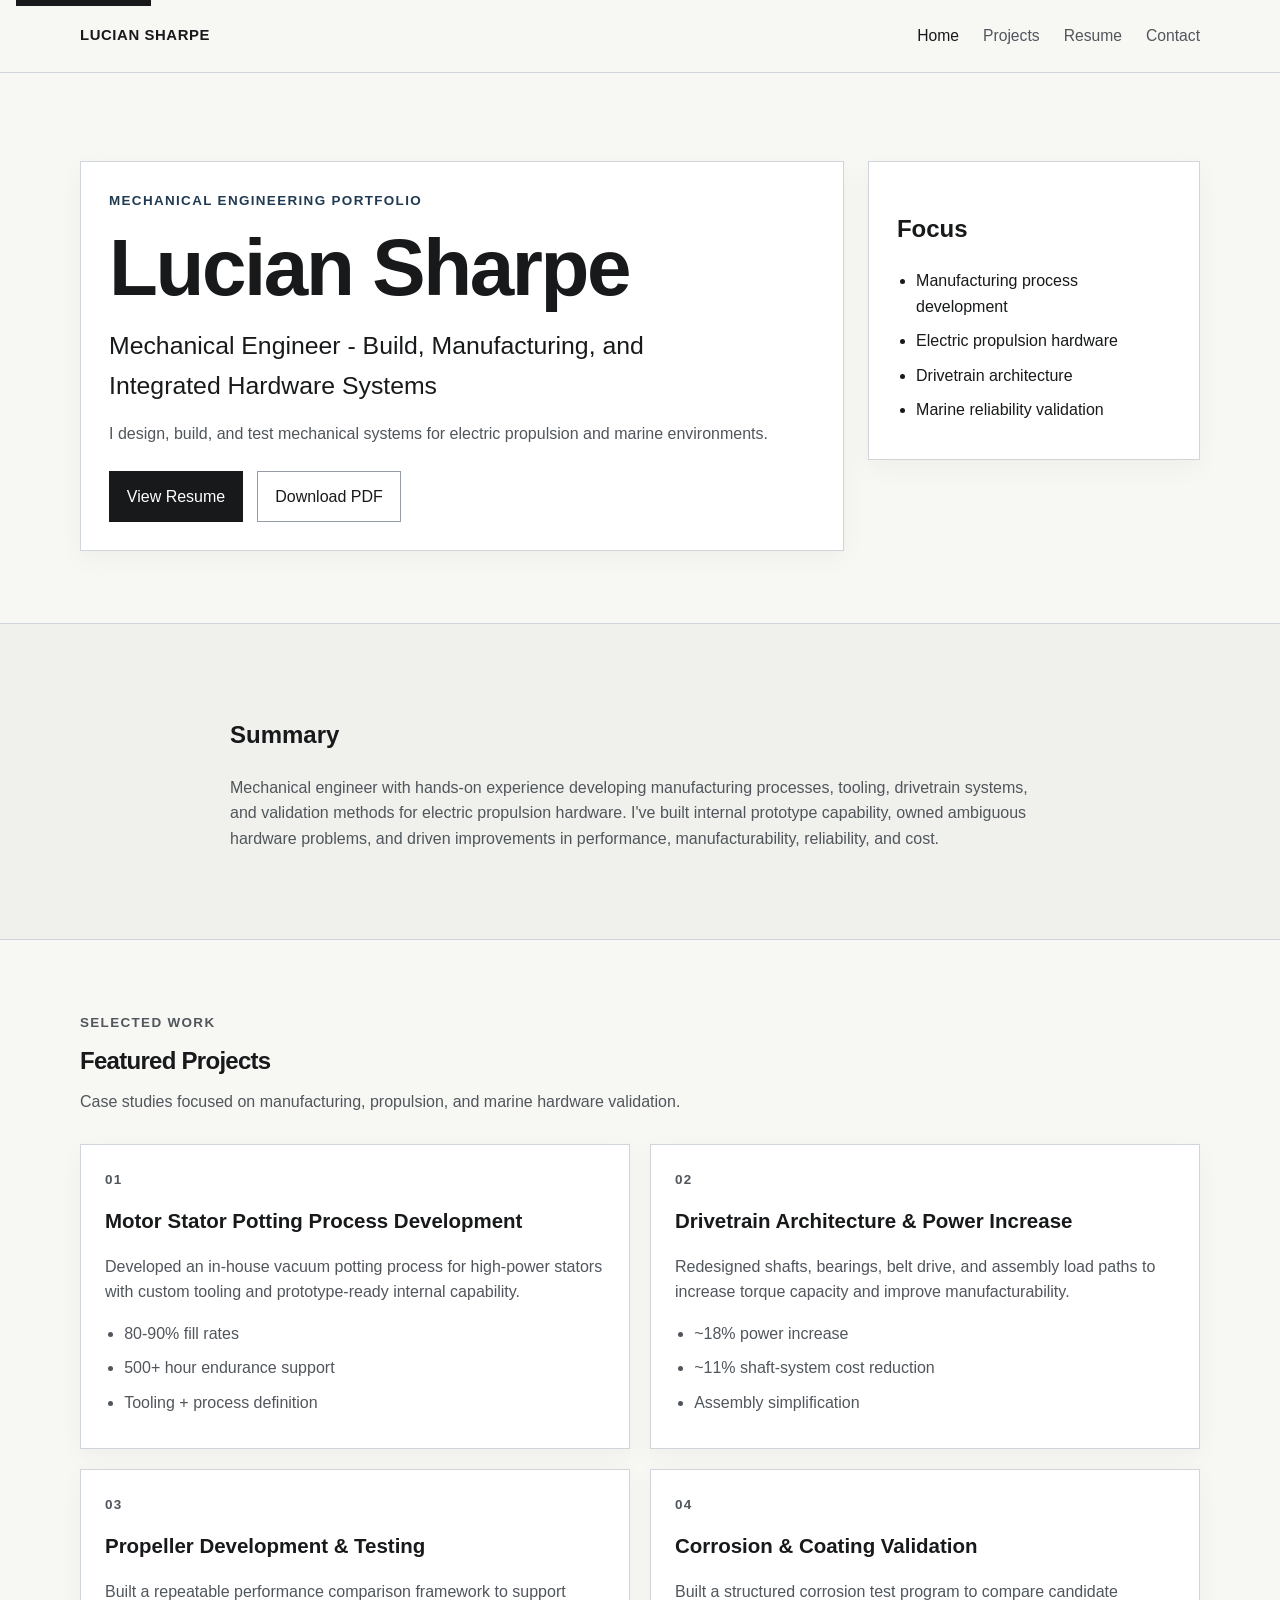
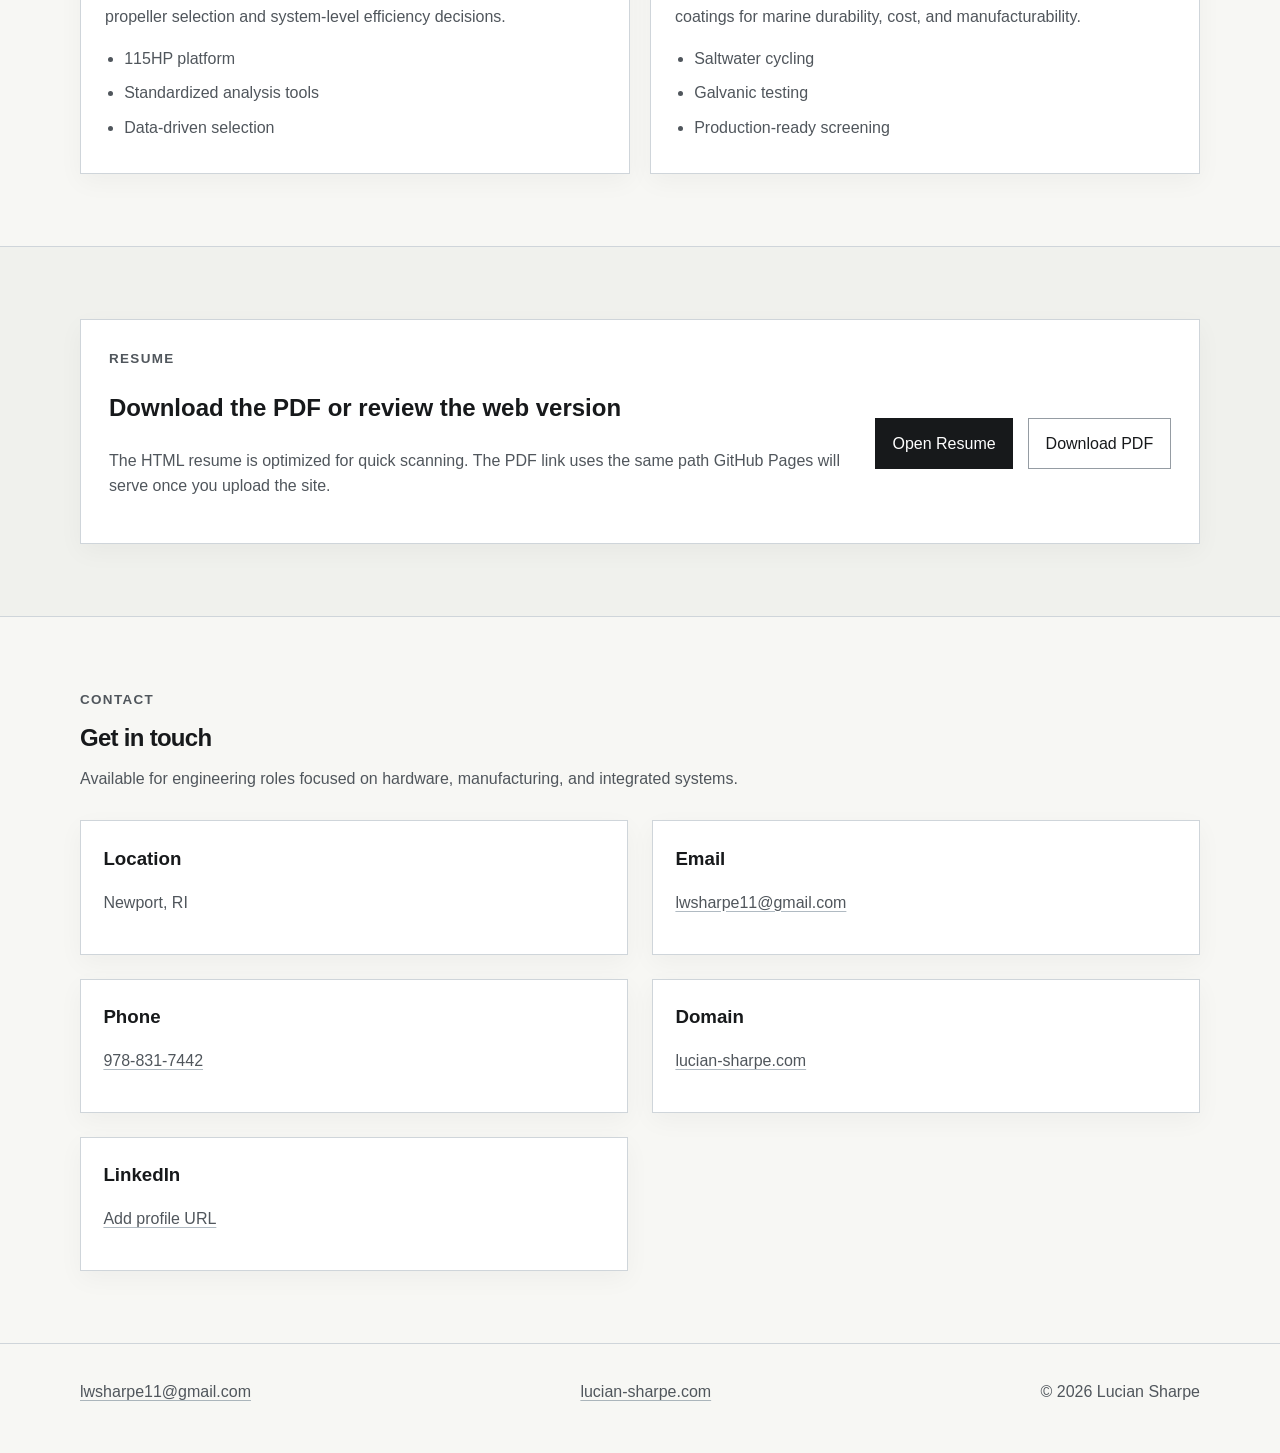
==== index.html @ 90723216 "adjusted project button and favicon" ====
<!DOCTYPE html>
<html lang="en">
<head>
  <meta charset="UTF-8">
  <meta name="viewport" content="width=device-width, initial-scale=1.0">
  <title>Lucian Sharpe | Mechanical Engineer</title>
  <meta name="description" content="Mechanical engineering portfolio focused on manufacturing, propulsion hardware, drivetrain systems, and marine validation work.">
  <link rel="icon" type="image/svg+xml" href="images/favicon-ls.svg">
  <link rel="stylesheet" href="styles/main.css">
  <script defer src="scripts/main.js"></script>
</head>
<body data-page="home">
  <a class="skip-link" href="#main">Skip to content</a>
  <header class="site-header">
    <div class="container header-inner">
      <a class="site-brand" href="index.html" aria-label="Lucian Sharpe home">Lucian Sharpe</a>
      <button class="nav-toggle" type="button" aria-expanded="false" aria-controls="site-nav">Menu</button>
      <nav class="site-nav" id="site-nav" aria-label="Primary">
        <a data-nav="home" href="index.html">Home</a>
        <a data-nav="projects" href="index.html#projects">Projects</a>
        <a data-nav="resume" href="resume.html">Resume</a>
        <a data-nav="contact" href="index.html#contact">Contact</a>
      </nav>
    </div>
  </header>

  <main id="main">
    <section class="hero section">
      <div class="container hero-grid">
        <div class="hero-copy">
          <p class="eyebrow">Mechanical Engineering Portfolio</p>
          <h1>Lucian Sharpe</h1>
          <p class="hero-headline">Mechanical Engineer - Build, Manufacturing, and Integrated Hardware Systems</p>
          <p class="hero-intro">I design, build, and test mechanical systems for electric propulsion and marine environments.</p>
          <div class="hero-actions">
            <a class="button button-primary" href="resume.html">View Resume</a>
            <a class="button button-secondary" href="assets/Lucian_Sharpe_Resume.pdf" download>Download PDF</a>
          </div>
        </div>
        <aside class="hero-panel" aria-label="Quick summary">
          <h2>Focus</h2>
          <ul class="compact-list">
            <li>Manufacturing process development</li>
            <li>Electric propulsion hardware</li>
            <li>Drivetrain architecture</li>
            <li>Marine reliability validation</li>
          </ul>
        </aside>
      </div>
    </section>

    <section class="section section-muted">
      <div class="container narrow">
        <h2>Summary</h2>
        <p class="lead">
          Mechanical engineer with hands-on experience developing manufacturing processes, tooling,
          drivetrain systems, and validation methods for electric propulsion hardware. I've built
          internal prototype capability, owned ambiguous hardware problems, and driven improvements
          in performance, manufacturability, reliability, and cost.
        </p>
      </div>
    </section>

    <section class="section" id="projects">
      <div class="container">
        <div class="section-heading">
          <p class="eyebrow">Selected Work</p>
          <h2>Featured Projects</h2>
          <p>Case studies focused on manufacturing, propulsion, and marine hardware validation.</p>
        </div>
        <div class="card-grid">
          <article class="project-card">
            <a class="project-card-link" href="projects/stator-potting.html" aria-label="View Motor Stator Potting Process Development case study">
              <p class="card-index">01</p>
              <h3>Motor Stator Potting Process Development</h3>
              <p>Developed an in-house vacuum potting process for high-power stators with custom tooling and prototype-ready internal capability.</p>
              <ul class="tag-list" aria-label="Project highlights">
                <li>80-90% fill rates</li>
                <li>500+ hour endurance support</li>
                <li>Tooling + process definition</li>
              </ul>
            </a>
          </article>

          <article class="project-card">
            <a class="project-card-link" href="projects/drivetrain.html" aria-label="View Drivetrain Architecture and Power Increase case study">
              <p class="card-index">02</p>
              <h3>Drivetrain Architecture &amp; Power Increase</h3>
              <p>Redesigned shafts, bearings, belt drive, and assembly load paths to increase torque capacity and improve manufacturability.</p>
              <ul class="tag-list" aria-label="Project highlights">
                <li>~18% power increase</li>
                <li>~11% shaft-system cost reduction</li>
                <li>Assembly simplification</li>
              </ul>
            </a>
          </article>

          <article class="project-card">
            <a class="project-card-link" href="projects/propeller.html" aria-label="View Propeller Development and Testing case study">
              <p class="card-index">03</p>
              <h3>Propeller Development &amp; Testing</h3>
              <p>Built a repeatable performance comparison framework to support propeller selection and system-level efficiency decisions.</p>
              <ul class="tag-list" aria-label="Project highlights">
                <li>115HP platform</li>
                <li>Standardized analysis tools</li>
                <li>Data-driven selection</li>
              </ul>
            </a>
          </article>

          <article class="project-card">
            <a class="project-card-link" href="projects/corrosion.html" aria-label="View Corrosion and Coating Validation case study">
              <p class="card-index">04</p>
              <h3>Corrosion &amp; Coating Validation</h3>
              <p>Built a structured corrosion test program to compare candidate coatings for marine durability, cost, and manufacturability.</p>
              <ul class="tag-list" aria-label="Project highlights">
                <li>Saltwater cycling</li>
                <li>Galvanic testing</li>
                <li>Production-ready screening</li>
              </ul>
            </a>
          </article>
        </div>
      </div>
    </section>

    <section class="section section-muted">
      <div class="container cta-panel">
        <div>
          <p class="eyebrow">Resume</p>
          <h2>Download the PDF or review the web version</h2>
          <p>The HTML resume is optimized for quick scanning. The PDF link uses the same path GitHub Pages will serve once you upload the site.</p>
        </div>
        <div class="cta-actions">
          <a class="button button-primary" href="resume.html">Open Resume</a>
          <a class="button button-secondary" href="assets/Lucian_Sharpe_Resume.pdf" download>Download PDF</a>
        </div>
      </div>
    </section>

    <section class="section" id="contact">
      <div class="container">
        <div class="section-heading">
          <p class="eyebrow">Contact</p>
          <h2>Get in touch</h2>
          <p>Available for engineering roles focused on hardware, manufacturing, and integrated systems.</p>
        </div>
        <div class="contact-grid">
          <div class="contact-item">
            <h3>Location</h3>
            <p>Newport, RI</p>
          </div>
          <div class="contact-item">
            <h3>Email</h3>
            <p><a href="mailto:lwsharpe11@gmail.com">lwsharpe11@gmail.com</a></p>
          </div>
          <div class="contact-item">
            <h3>Phone</h3>
            <p><a href="tel:+19788317442">978-831-7442</a></p>
          </div>
          <div class="contact-item">
            <h3>Domain</h3>
            <p><a href="https://lucian-sharpe.com">lucian-sharpe.com</a></p>
          </div>
          <div class="contact-item">
            <h3>LinkedIn</h3>
            <p><a href="#" aria-disabled="true">Add profile URL</a></p>
          </div>
        </div>
      </div>
    </section>
  </main>

  <footer class="site-footer">
    <div class="container footer-inner">
      <p><a href="mailto:lwsharpe11@gmail.com">lwsharpe11@gmail.com</a></p>
      <p><a href="https://lucian-sharpe.com">lucian-sharpe.com</a></p>
      <p>&copy; <span data-current-year></span> Lucian Sharpe</p>
    </div>
  </footer>
</body>
</html>
---- styles/main.css ----
:root {
  --bg: #f7f7f4;
  --surface: #ffffff;
  --surface-muted: #f0f1ed;
  --text: #17191b;
  --text-soft: #50565c;
  --border: #cfd5da;
  --border-strong: #959ca3;
  --accent: #1f3a52;
  --max-width: 1120px;
  --narrow-width: 820px;
  --shadow: 0 8px 24px rgba(23, 25, 27, 0.04);
}

*,
*::before,
*::after {
  box-sizing: border-box;
}

html {
  scroll-behavior: smooth;
}

body {
  margin: 0;
  min-width: 320px;
  background: var(--bg);
  color: var(--text);
  font-family: Inter, Arial, Helvetica, sans-serif;
  line-height: 1.6;
}

img {
  display: block;
  max-width: 100%;
}

a {
  color: inherit;
  text-decoration-color: rgba(31, 58, 82, 0.35);
  text-underline-offset: 0.18em;
}

a:hover,
a:focus-visible {
  text-decoration-color: currentColor;
}

button,
.button {
  font: inherit;
}

.skip-link {
  position: absolute;
  top: -40px;
  left: 1rem;
  z-index: 100;
  padding: 0.65rem 0.9rem;
  background: var(--text);
  color: #fff;
}

.skip-link:focus {
  top: 1rem;
}

.container {
  width: min(calc(100% - 2rem), var(--max-width));
  margin: 0 auto;
}

.narrow {
  width: min(calc(100% - 2rem), var(--narrow-width));
}

.section {
  padding: 4.5rem 0;
}

.section-muted {
  background: var(--surface-muted);
  border-top: 1px solid var(--border);
  border-bottom: 1px solid var(--border);
}

.site-header {
  position: sticky;
  top: 0;
  z-index: 50;
  background: rgba(247, 247, 244, 0.94);
  backdrop-filter: blur(10px);
  border-bottom: 1px solid var(--border);
}

.header-inner {
  display: flex;
  align-items: center;
  justify-content: space-between;
  gap: 1.5rem;
  min-height: 4.5rem;
}

.site-brand {
  font-weight: 700;
  letter-spacing: 0.04em;
  text-decoration: none;
  text-transform: uppercase;
  font-size: 0.93rem;
}

.site-nav {
  display: flex;
  align-items: center;
  gap: 1.5rem;
}

.site-nav a {
  color: var(--text-soft);
  text-decoration: none;
  font-size: 0.98rem;
}

.site-nav a.is-active,
.site-nav a:hover,
.site-nav a:focus-visible {
  color: var(--text);
}

.nav-toggle {
  display: none;
  padding: 0.5rem 0.8rem;
  border: 1px solid var(--border-strong);
  background: var(--surface);
  color: var(--text);
}

.hero {
  padding-top: 5.5rem;
}

.hero-grid,
.cta-panel,
.contact-grid,
.skill-groups {
  display: grid;
  gap: 1.5rem;
}

.hero-grid {
  grid-template-columns: 2.3fr 1fr;
  align-items: start;
}

.hero-copy,
.hero-panel,
.project-card,
.cta-panel,
.contact-item,
.resume-entry,
.skill-group,
.project-figure,
.note-section {
  background: var(--surface);
  border: 1px solid var(--border);
  box-shadow: var(--shadow);
}

.hero-copy,
.hero-panel,
.cta-panel,
.resume-entry,
.skill-group,
.project-figure,
.note-section {
  padding: 1.75rem;
}

.hero h1,
.page-header h1,
.section-heading h2 {
  margin: 0;
  letter-spacing: -0.03em;
  line-height: 1.05;
}

.hero h1 {
  font-size: clamp(2.7rem, 7vw, 5rem);
}

.page-header h1 {
  font-size: clamp(2.25rem, 5vw, 3.6rem);
}

.hero-headline {
  margin: 1rem 0 0;
  font-size: clamp(1.15rem, 2.5vw, 1.55rem);
  color: var(--text);
  max-width: 38rem;
}

.hero-intro,
.lead,
.section-heading p,
.project-card p,
.cta-panel p,
.contact-item p,
.resume-entry p,
.project-section p,
.skill-group p {
  color: var(--text-soft);
}

.eyebrow,
.card-index {
  margin: 0 0 0.9rem;
  font-size: 0.84rem;
  font-weight: 700;
  letter-spacing: 0.1em;
  text-transform: uppercase;
  color: var(--accent);
}

.hero-actions,
.cta-actions {
  display: flex;
  flex-wrap: wrap;
  gap: 0.9rem;
  margin-top: 1.5rem;
}

.button {
  display: inline-flex;
  align-items: center;
  justify-content: center;
  min-height: 2.85rem;
  padding: 0.75rem 1.05rem;
  border: 1px solid var(--border-strong);
  text-decoration: none;
  transition: background-color 160ms ease, color 160ms ease, border-color 160ms ease;
}

.button-primary {
  background: var(--text);
  border-color: var(--text);
  color: #fff;
}

.button-primary:hover,
.button-primary:focus-visible {
  background: #2d3135;
  border-color: #2d3135;
}

.button-secondary {
  background: var(--surface);
}

.button-secondary:hover,
.button-secondary:focus-visible {
  background: var(--surface-muted);
}

.compact-list,
.tag-list,
.resume-entry ul,
.project-section ul {
  margin: 1rem 0 0;
  padding-left: 1.2rem;
}

.compact-list li,
.tag-list li,
.resume-entry li,
.project-section li {
  margin-bottom: 0.55rem;
}

.section-heading {
  margin-bottom: 1.8rem;
}

.card-grid {
  display: grid;
  grid-template-columns: repeat(2, minmax(0, 1fr));
  gap: 1.25rem;
}

.project-card {
  padding: 0;
}

.project-card h3 {
  margin: 0 0 0.8rem;
  font-size: 1.28rem;
}

.project-card-link {
  display: block;
  height: 100%;
  padding: 1.5rem;
  text-decoration: none;
}

.project-card-link:hover,
.project-card-link:focus-visible {
  background: var(--surface-muted);
}

.project-card h3 a,
.project-card-link h3 {
  text-decoration: none;
}

.tag-list {
  color: var(--text-soft);
}

.cta-panel {
  grid-template-columns: 2fr auto;
  align-items: center;
}

.contact-grid {
  grid-template-columns: repeat(2, minmax(0, 1fr));
}

.contact-item {
  padding: 1.4rem;
}

.contact-item h3,
.resume-entry h3,
.skill-group h3,
.project-section h2 {
  margin-top: 0;
  margin-bottom: 0.5rem;
}

.page-header {
  margin-bottom: 2rem;
}

.resume-section + .resume-section,
.project-section + .project-section {
  margin-top: 1.35rem;
}

.resume-section h2 {
  margin-bottom: 1rem;
}

.resume-heading {
  display: flex;
  flex-wrap: wrap;
  justify-content: space-between;
  gap: 0.75rem;
  align-items: baseline;
}

.skill-groups {
  grid-template-columns: repeat(2, minmax(0, 1fr));
}

.project-figure img {
  width: 100%;
  border: 1px solid var(--border);
  background: #eef1f3;
}

.project-figure figcaption {
  padding-top: 0.9rem;
  color: var(--text-soft);
  font-size: 0.95rem;
}

.note-section {
  border-left: 4px solid var(--accent);
}

.site-footer {
  border-top: 1px solid var(--border);
  padding: 1.2rem 0 2rem;
}

.footer-inner {
  display: flex;
  flex-wrap: wrap;
  gap: 1rem 1.5rem;
  justify-content: space-between;
  color: var(--text-soft);
}

@media (max-width: 860px) {
  .hero-grid,
  .cta-panel,
  .card-grid,
  .contact-grid,
  .skill-groups {
    grid-template-columns: 1fr;
  }

  .header-inner {
    align-items: flex-start;
    padding: 1rem 0;
  }

  .nav-toggle {
    display: inline-flex;
  }

  .site-nav {
    position: absolute;
    left: 0;
    right: 0;
    top: 100%;
    display: none;
    flex-direction: column;
    align-items: flex-start;
    gap: 0;
    padding: 0.5rem 1rem 1rem;
    background: var(--bg);
    border-bottom: 1px solid var(--border);
  }

  .site-nav.is-open {
    display: flex;
  }

  .site-nav a {
    width: 100%;
    padding: 0.8rem 0;
    border-top: 1px solid var(--border);
  }
}

@media (max-width: 560px) {
  .section {
    padding: 3.5rem 0;
  }

  .hero {
    padding-top: 4.5rem;
  }

  .hero-copy,
  .hero-panel,
  .cta-panel,
  .resume-entry,
  .skill-group,
  .project-figure,
  .note-section {
    padding: 1.25rem;
  }
}
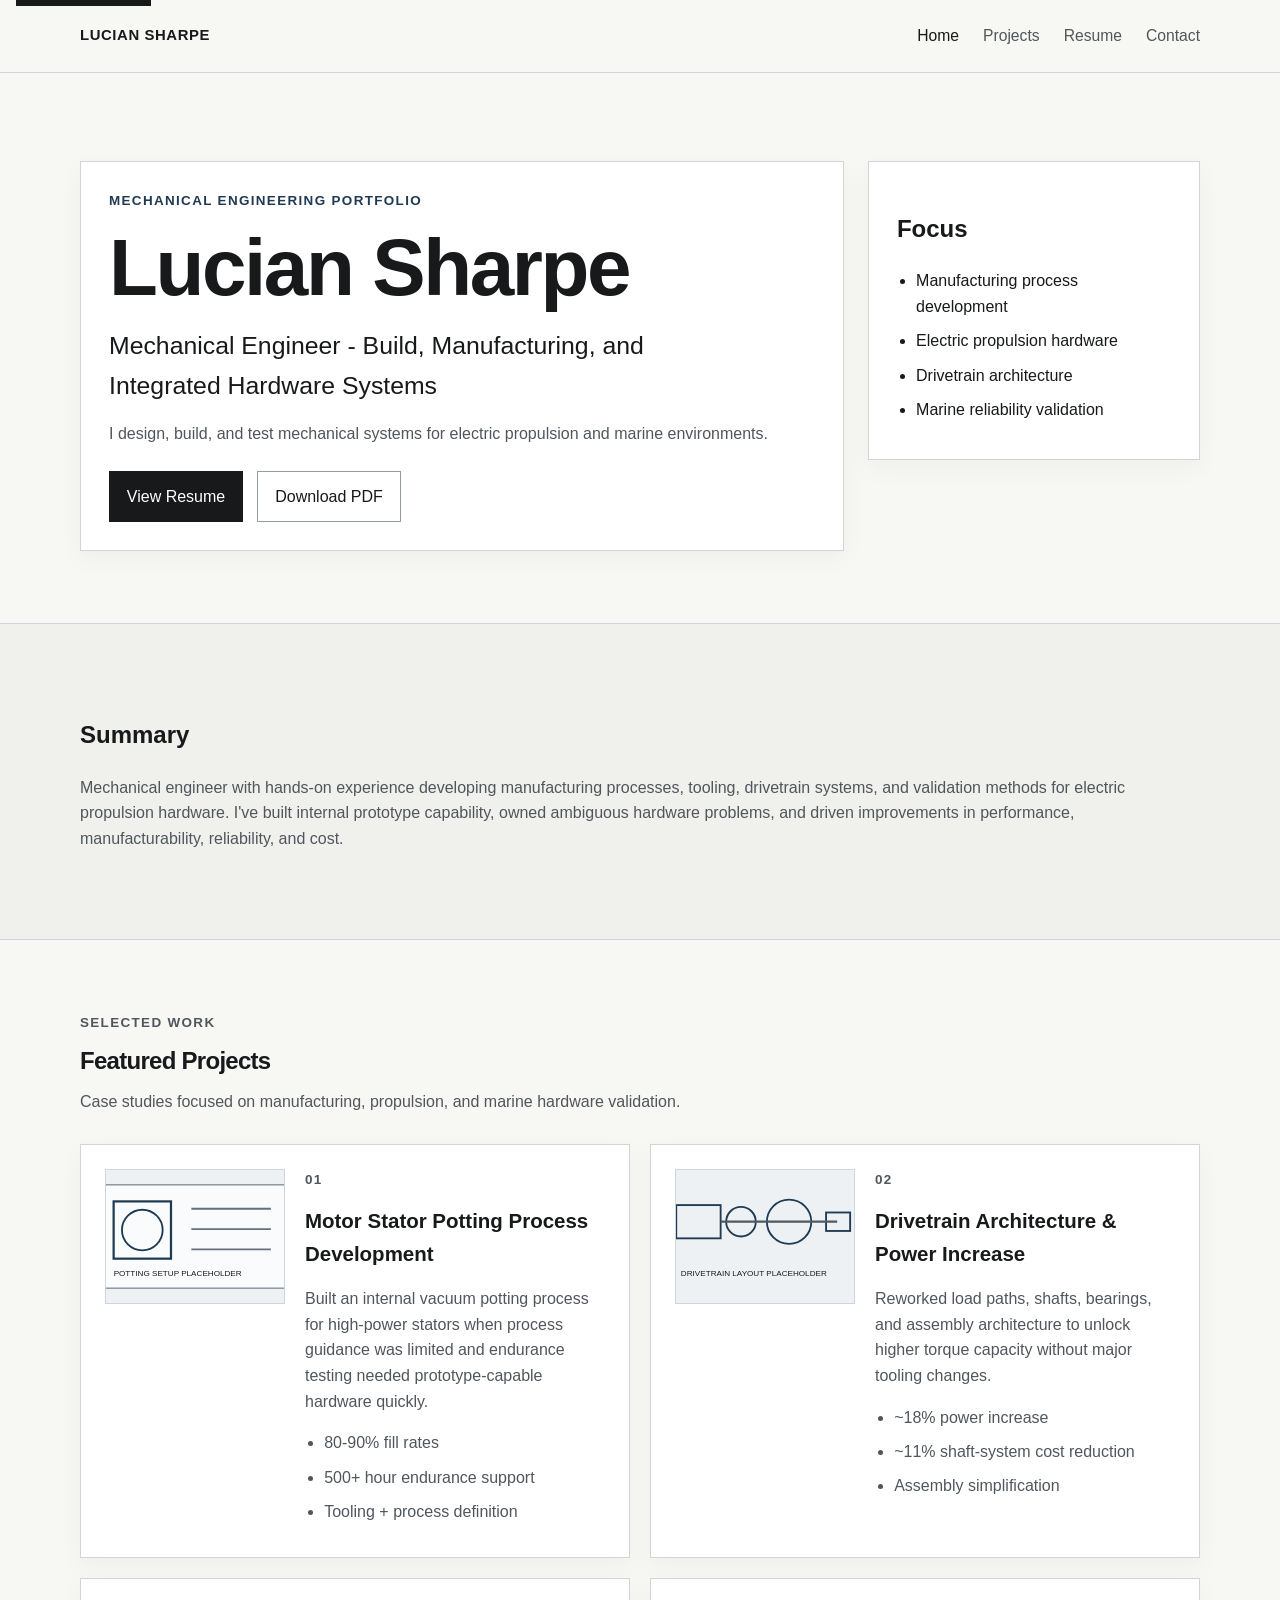
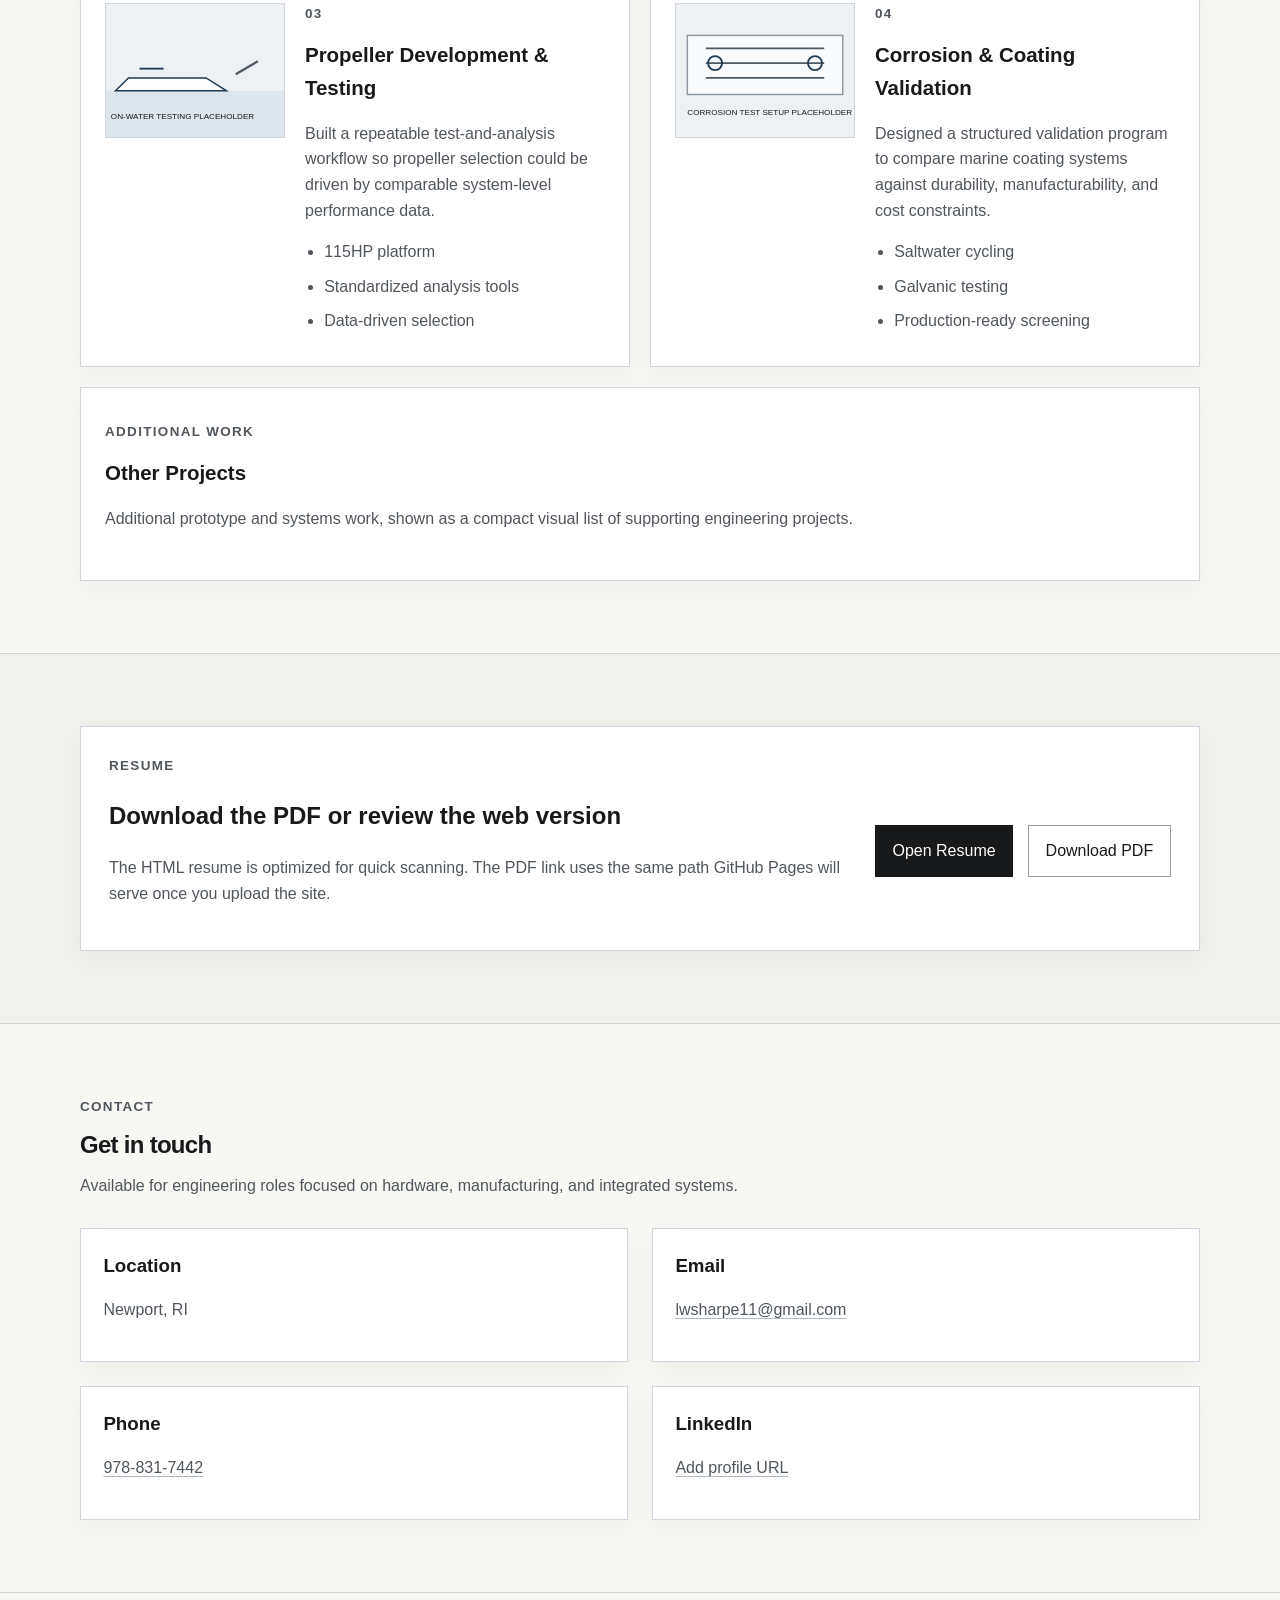
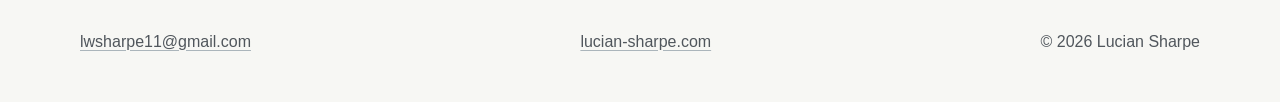
==== commit d3fa1a85: "more hcnages" ====
--- a/index.html
+++ b/index.html
@@ -50,7 +50,7 @@
     </section>
 
     <section class="section section-muted">
-      <div class="container narrow">
+      <div class="container">
         <h2>Summary</h2>
         <p class="lead">
           Mechanical engineer with hands-on experience developing manufacturing processes, tooling,
@@ -71,53 +71,83 @@
         <div class="card-grid">
           <article class="project-card">
             <a class="project-card-link" href="projects/stator-potting.html" aria-label="View Motor Stator Potting Process Development case study">
-              <p class="card-index">01</p>
-              <h3>Motor Stator Potting Process Development</h3>
-              <p>Developed an in-house vacuum potting process for high-power stators with custom tooling and prototype-ready internal capability.</p>
-              <ul class="tag-list" aria-label="Project highlights">
-                <li>80-90% fill rates</li>
-                <li>500+ hour endurance support</li>
-                <li>Tooling + process definition</li>
-              </ul>
+              <figure class="project-card-media">
+                <img src="images/stator-potting-setup-placeholder.svg" alt="Placeholder image for motor stator potting process development">
+              </figure>
+              <div class="project-card-body">
+                <p class="card-index">01</p>
+                <h3>Motor Stator Potting Process Development</h3>
+                <p>Built an internal vacuum potting process for high-power stators when process guidance was limited and endurance testing needed prototype-capable hardware quickly.</p>
+                <ul class="tag-list" aria-label="Project highlights">
+                  <li>80-90% fill rates</li>
+                  <li>500+ hour endurance support</li>
+                  <li>Tooling + process definition</li>
+                </ul>
+              </div>
             </a>
           </article>
 
           <article class="project-card">
             <a class="project-card-link" href="projects/drivetrain.html" aria-label="View Drivetrain Architecture and Power Increase case study">
-              <p class="card-index">02</p>
-              <h3>Drivetrain Architecture &amp; Power Increase</h3>
-              <p>Redesigned shafts, bearings, belt drive, and assembly load paths to increase torque capacity and improve manufacturability.</p>
-              <ul class="tag-list" aria-label="Project highlights">
-                <li>~18% power increase</li>
-                <li>~11% shaft-system cost reduction</li>
-                <li>Assembly simplification</li>
-              </ul>
+              <figure class="project-card-media">
+                <img src="images/drivetrain-layout-placeholder.svg" alt="Placeholder image for drivetrain architecture and power increase">
+              </figure>
+              <div class="project-card-body">
+                <p class="card-index">02</p>
+                <h3>Drivetrain Architecture &amp; Power Increase</h3>
+                <p>Reworked load paths, shafts, bearings, and assembly architecture to unlock higher torque capacity without major tooling changes.</p>
+                <ul class="tag-list" aria-label="Project highlights">
+                  <li>~18% power increase</li>
+                  <li>~11% shaft-system cost reduction</li>
+                  <li>Assembly simplification</li>
+                </ul>
+              </div>
             </a>
           </article>
 
           <article class="project-card">
             <a class="project-card-link" href="projects/propeller.html" aria-label="View Propeller Development and Testing case study">
-              <p class="card-index">03</p>
-              <h3>Propeller Development &amp; Testing</h3>
-              <p>Built a repeatable performance comparison framework to support propeller selection and system-level efficiency decisions.</p>
-              <ul class="tag-list" aria-label="Project highlights">
-                <li>115HP platform</li>
-                <li>Standardized analysis tools</li>
-                <li>Data-driven selection</li>
-              </ul>
+              <figure class="project-card-media">
+                <img src="images/on-water-testing-placeholder.svg" alt="Placeholder image for propeller development and testing">
+              </figure>
+              <div class="project-card-body">
+                <p class="card-index">03</p>
+                <h3>Propeller Development &amp; Testing</h3>
+                <p>Built a repeatable test-and-analysis workflow so propeller selection could be driven by comparable system-level performance data.</p>
+                <ul class="tag-list" aria-label="Project highlights">
+                  <li>115HP platform</li>
+                  <li>Standardized analysis tools</li>
+                  <li>Data-driven selection</li>
+                </ul>
+              </div>
             </a>
           </article>
 
           <article class="project-card">
             <a class="project-card-link" href="projects/corrosion.html" aria-label="View Corrosion and Coating Validation case study">
-              <p class="card-index">04</p>
-              <h3>Corrosion &amp; Coating Validation</h3>
-              <p>Built a structured corrosion test program to compare candidate coatings for marine durability, cost, and manufacturability.</p>
-              <ul class="tag-list" aria-label="Project highlights">
-                <li>Saltwater cycling</li>
-                <li>Galvanic testing</li>
-                <li>Production-ready screening</li>
-              </ul>
+              <figure class="project-card-media">
+                <img src="images/corrosion-test-setup-placeholder.svg" alt="Placeholder image for corrosion and coating validation">
+              </figure>
+              <div class="project-card-body">
+                <p class="card-index">04</p>
+                <h3>Corrosion &amp; Coating Validation</h3>
+                <p>Designed a structured validation program to compare marine coating systems against durability, manufacturability, and cost constraints.</p>
+                <ul class="tag-list" aria-label="Project highlights">
+                  <li>Saltwater cycling</li>
+                  <li>Galvanic testing</li>
+                  <li>Production-ready screening</li>
+                </ul>
+              </div>
+            </a>
+          </article>
+
+          <article class="project-card project-card-wide">
+            <a class="project-card-link project-card-link-wide" href="projects/other-projects.html" aria-label="View other engineering projects">
+              <div class="project-card-body">
+                <p class="card-index">Additional Work</p>
+                <h3>Other Projects</h3>
+                <p>Additional prototype and systems work, shown as a compact visual list of supporting engineering projects.</p>
+              </div>
             </a>
           </article>
         </div>
@@ -157,10 +187,6 @@
           <div class="contact-item">
             <h3>Phone</h3>
             <p><a href="tel:+19788317442">978-831-7442</a></p>
-          </div>
-          <div class="contact-item">
-            <h3>Domain</h3>
-            <p><a href="https://lucian-sharpe.com">lucian-sharpe.com</a></p>
           </div>
           <div class="contact-item">
             <h3>LinkedIn</h3>
--- a/styles/main.css
+++ b/styles/main.css
@@ -297,17 +297,53 @@
 }
 
 .project-card-link {
-  display: block;
+  display: grid;
+  grid-template-columns: 180px minmax(0, 1fr);
+  gap: 1.25rem;
+  align-items: start;
   height: 100%;
   padding: 1.5rem;
   text-decoration: none;
 }
 
+.project-card-link,
+.project-card-link:hover,
+.project-card-link:focus-visible,
+.project-card-link * {
+  text-decoration: none;
+}
+
 .project-card-link:hover,
 .project-card-link:focus-visible {
   background: var(--surface-muted);
 }
 
+.project-card-link-wide {
+  grid-template-columns: 1fr;
+  min-height: 12rem;
+  align-items: center;
+}
+
+.project-card-wide {
+  grid-column: 1 / -1;
+}
+
+.project-card-media {
+  margin: 0;
+}
+
+.project-card-media img {
+  width: 100%;
+  aspect-ratio: 4 / 3;
+  object-fit: cover;
+  border: 1px solid var(--border);
+  background: #eef1f3;
+}
+
+.project-card-body {
+  min-width: 0;
+}
+
 .project-card h3 a,
 .project-card-link h3 {
   text-decoration: none;
@@ -315,6 +351,37 @@
 
 .tag-list {
   color: var(--text-soft);
+}
+
+.project-list-grid {
+  display: grid;
+  grid-template-columns: repeat(2, minmax(0, 1fr));
+  gap: 1.25rem;
+}
+
+.project-list-card {
+  background: var(--surface);
+  border: 1px solid var(--border);
+  box-shadow: var(--shadow);
+  padding: 1.25rem;
+}
+
+.project-list-figure {
+  margin: 0;
+}
+
+.project-list-figure img {
+  width: 100%;
+  aspect-ratio: 4 / 3;
+  object-fit: cover;
+  border: 1px solid var(--border);
+  background: #eef1f3;
+}
+
+.project-list-figure figcaption {
+  padding-top: 0.85rem;
+  color: var(--text);
+  font-weight: 600;
 }
 
 .cta-panel {
@@ -397,7 +464,12 @@
   .cta-panel,
   .card-grid,
   .contact-grid,
-  .skill-groups {
+  .skill-groups,
+  .project-list-grid {
+    grid-template-columns: 1fr;
+  }
+
+  .project-card-link {
     grid-template-columns: 1fr;
   }
 
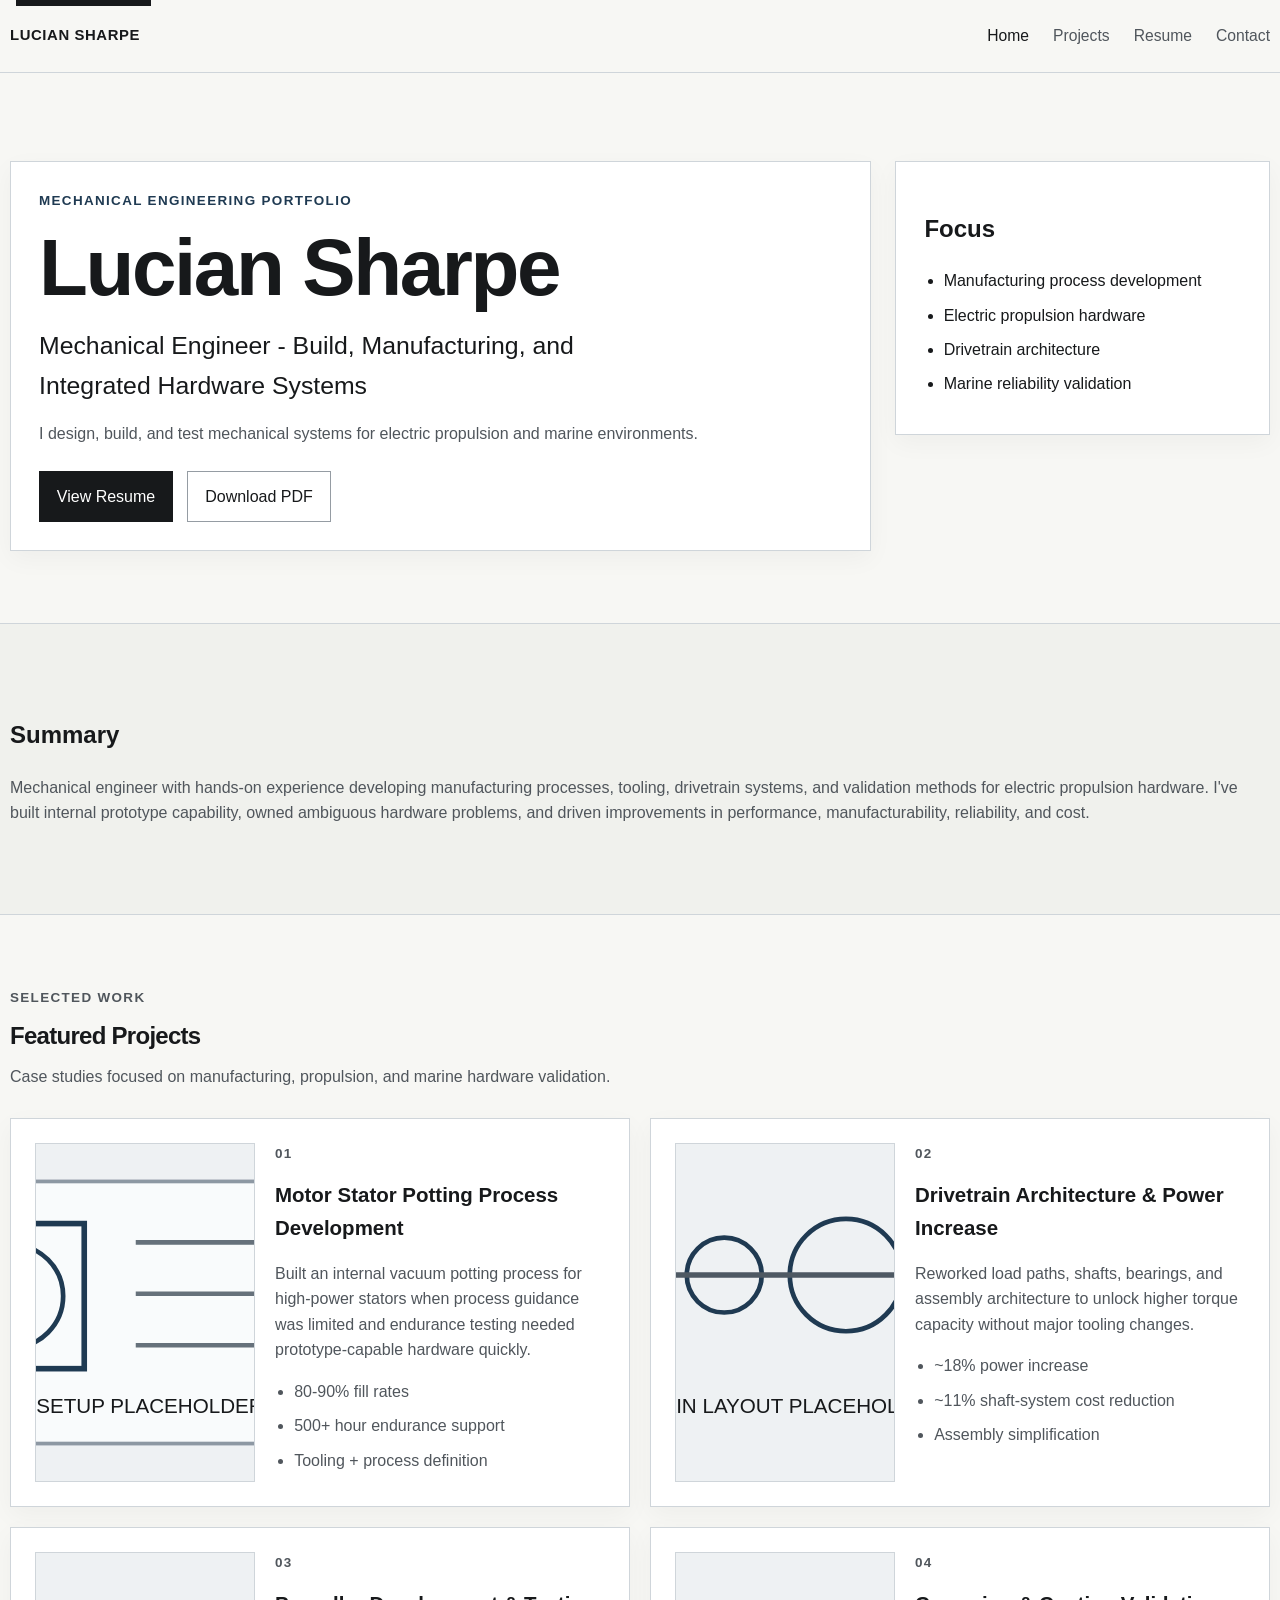
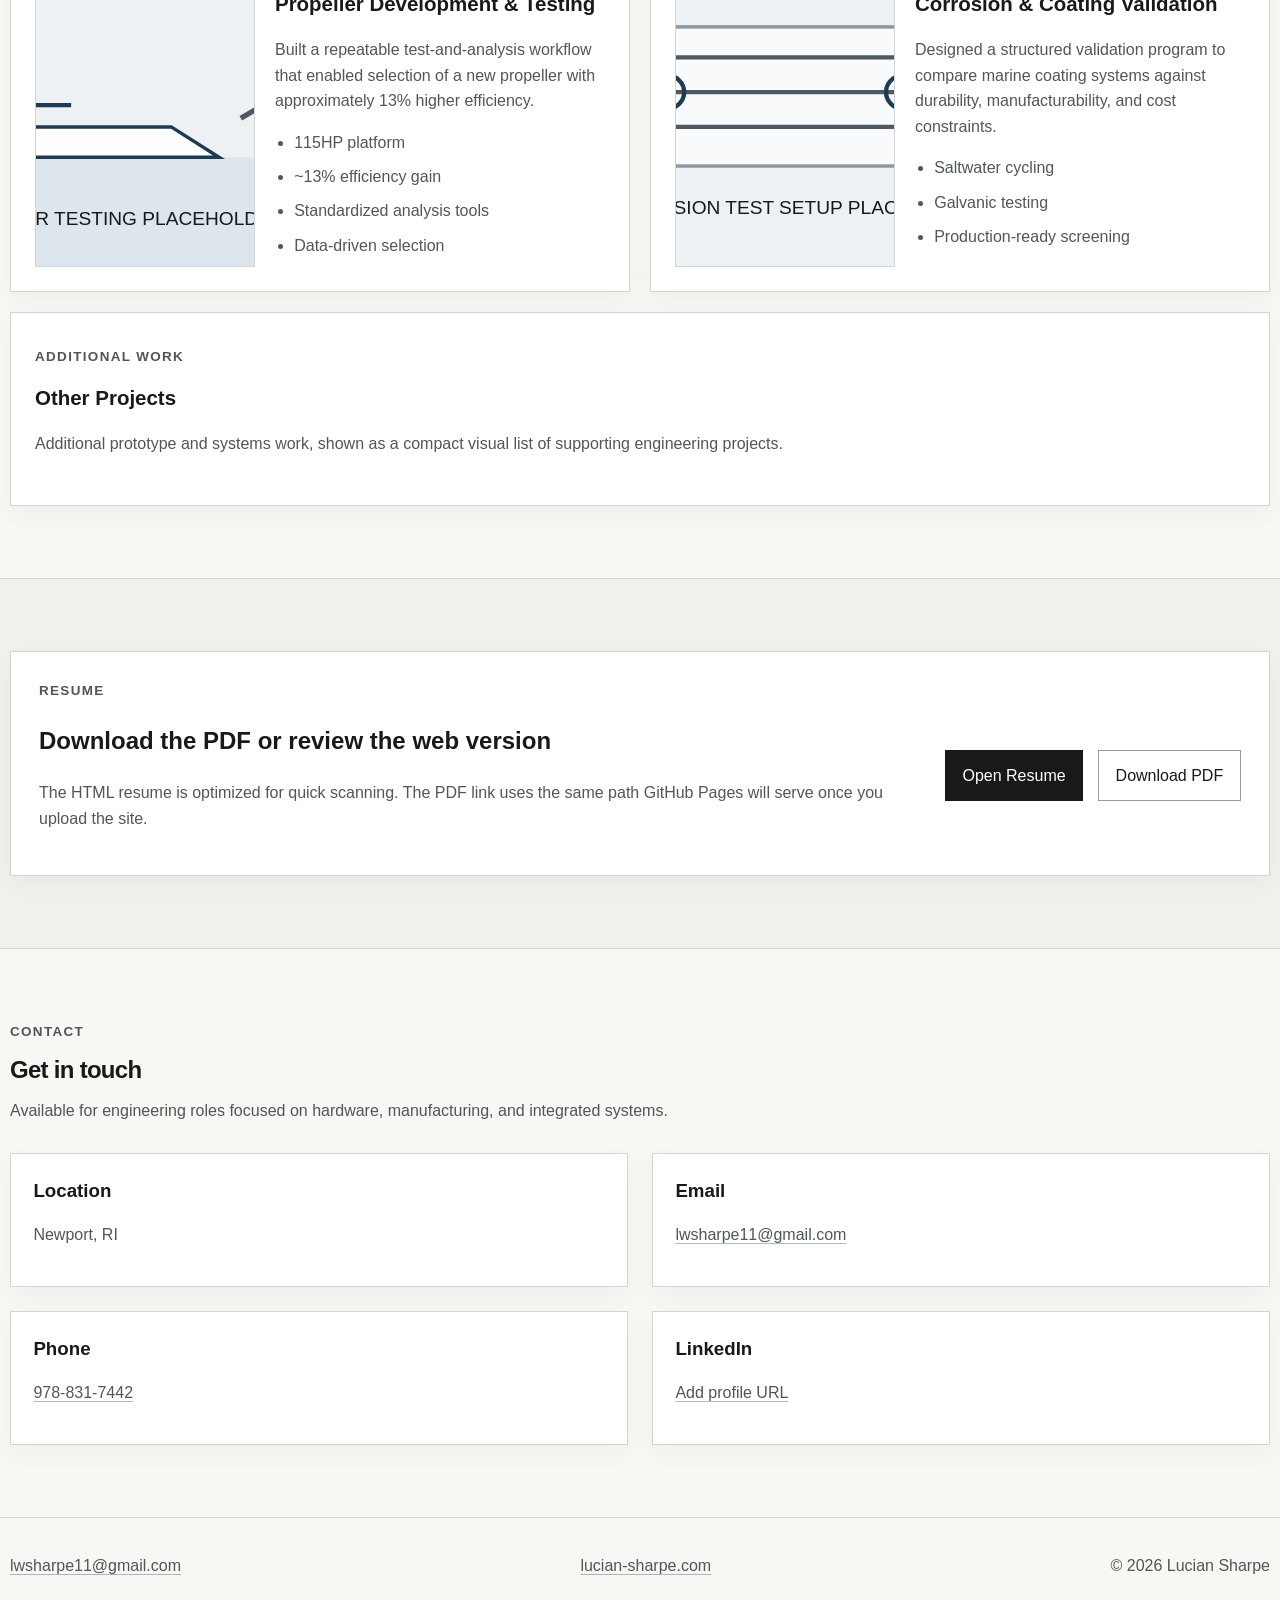
==== commit 6b141bb4: "resume update and widening" ====
--- a/index.html
+++ b/index.html
@@ -113,9 +113,10 @@
               <div class="project-card-body">
                 <p class="card-index">03</p>
                 <h3>Propeller Development &amp; Testing</h3>
-                <p>Built a repeatable test-and-analysis workflow so propeller selection could be driven by comparable system-level performance data.</p>
+                <p>Built a repeatable test-and-analysis workflow that enabled selection of a new propeller with approximately 13% higher efficiency.</p>
                 <ul class="tag-list" aria-label="Project highlights">
                   <li>115HP platform</li>
+                  <li>~13% efficiency gain</li>
                   <li>Standardized analysis tools</li>
                   <li>Data-driven selection</li>
                 </ul>
--- a/styles/main.css
+++ b/styles/main.css
@@ -7,8 +7,8 @@
   --border: #cfd5da;
   --border-strong: #959ca3;
   --accent: #1f3a52;
-  --max-width: 1120px;
-  --narrow-width: 820px;
+  --max-width: 1280px;
+  --narrow-width: 940px;
   --shadow: 0 8px 24px rgba(23, 25, 27, 0.04);
 }
 
@@ -67,12 +67,12 @@
 }
 
 .container {
-  width: min(calc(100% - 2rem), var(--max-width));
+  width: min(calc(100% - 1.25rem), var(--max-width));
   margin: 0 auto;
 }
 
 .narrow {
-  width: min(calc(100% - 2rem), var(--narrow-width));
+  width: min(calc(100% - 1.25rem), var(--narrow-width));
 }
 
 .section {
@@ -298,9 +298,9 @@
 
 .project-card-link {
   display: grid;
-  grid-template-columns: 180px minmax(0, 1fr);
+  grid-template-columns: 220px minmax(0, 1fr);
   gap: 1.25rem;
-  align-items: start;
+  align-items: stretch;
   height: 100%;
   padding: 1.5rem;
   text-decoration: none;
@@ -334,7 +334,8 @@
 
 .project-card-media img {
   width: 100%;
-  aspect-ratio: 4 / 3;
+  height: 100%;
+  aspect-ratio: 1 / 1;
   object-fit: cover;
   border: 1px solid var(--border);
   background: #eef1f3;
@@ -516,6 +517,11 @@
     padding-top: 4.5rem;
   }
 
+  .container,
+  .narrow {
+    width: min(calc(100% - 1rem), 100%);
+  }
+
   .hero-copy,
   .hero-panel,
   .cta-panel,
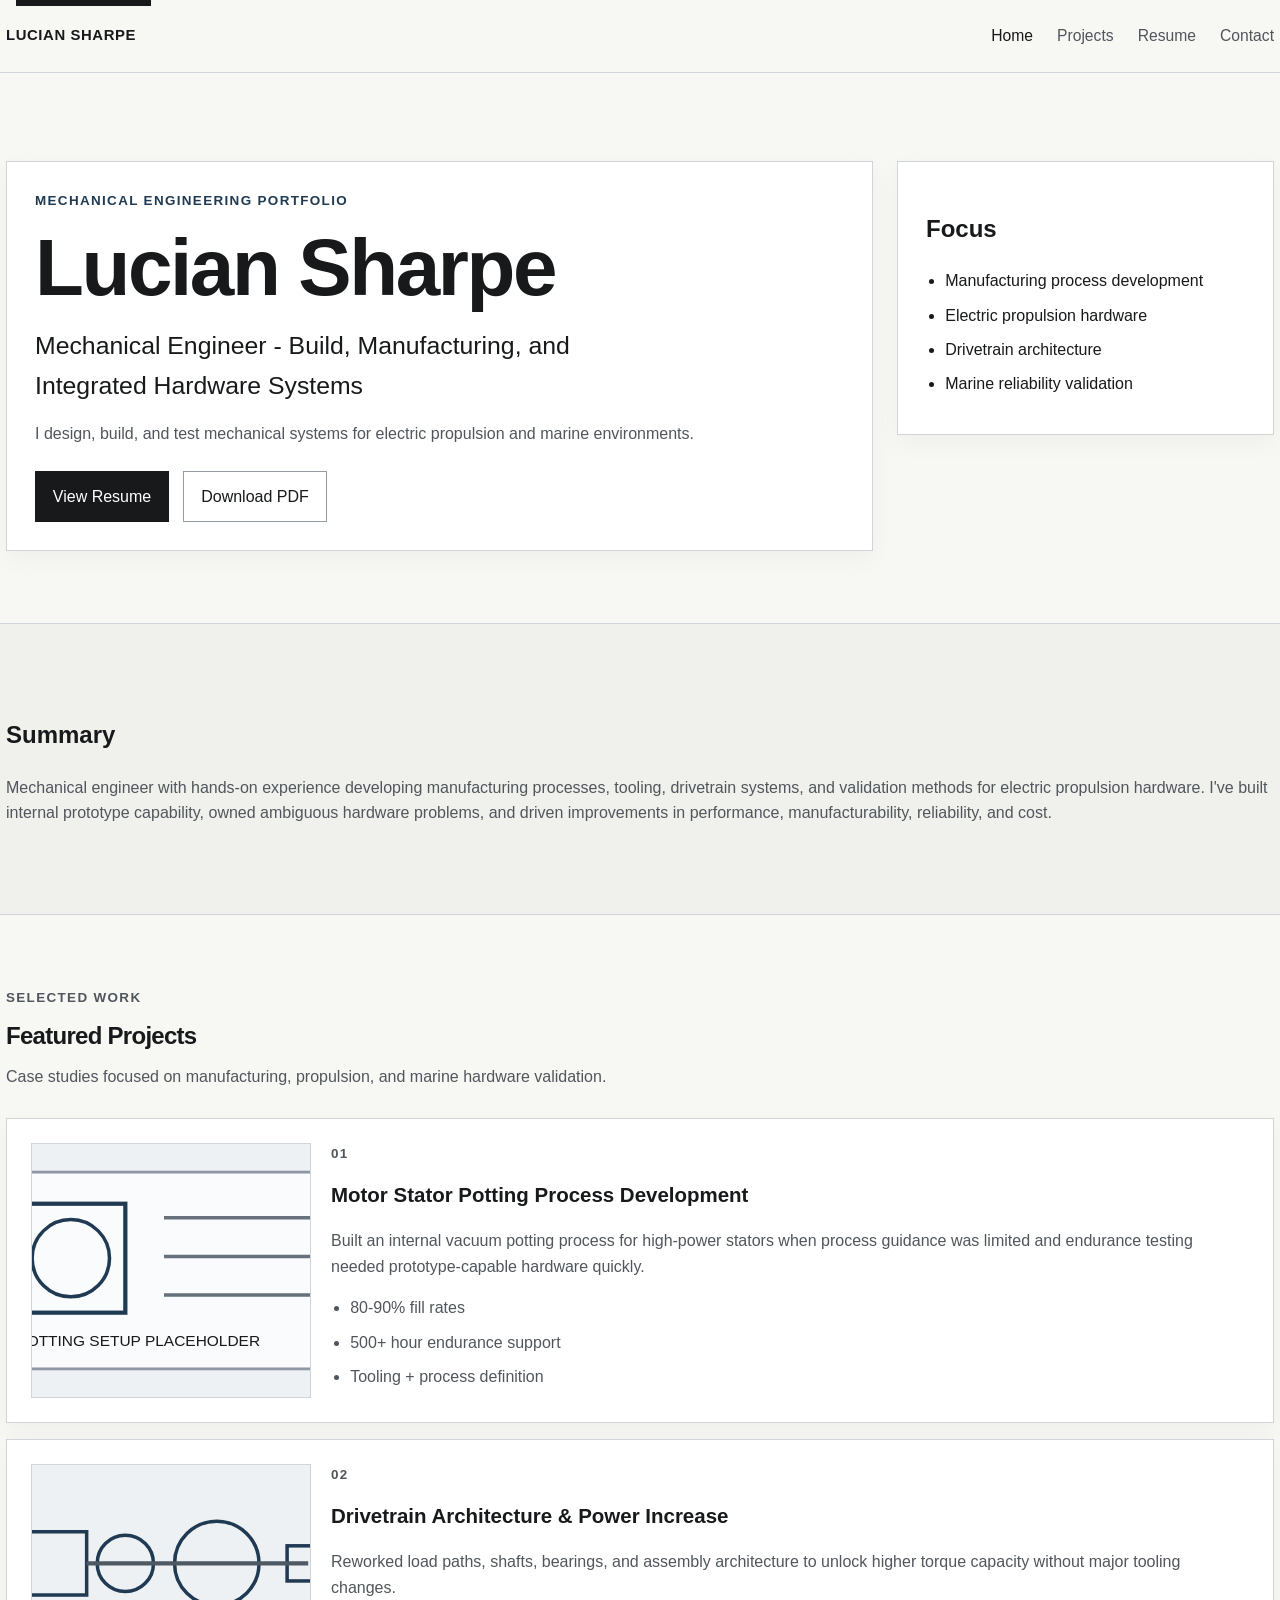
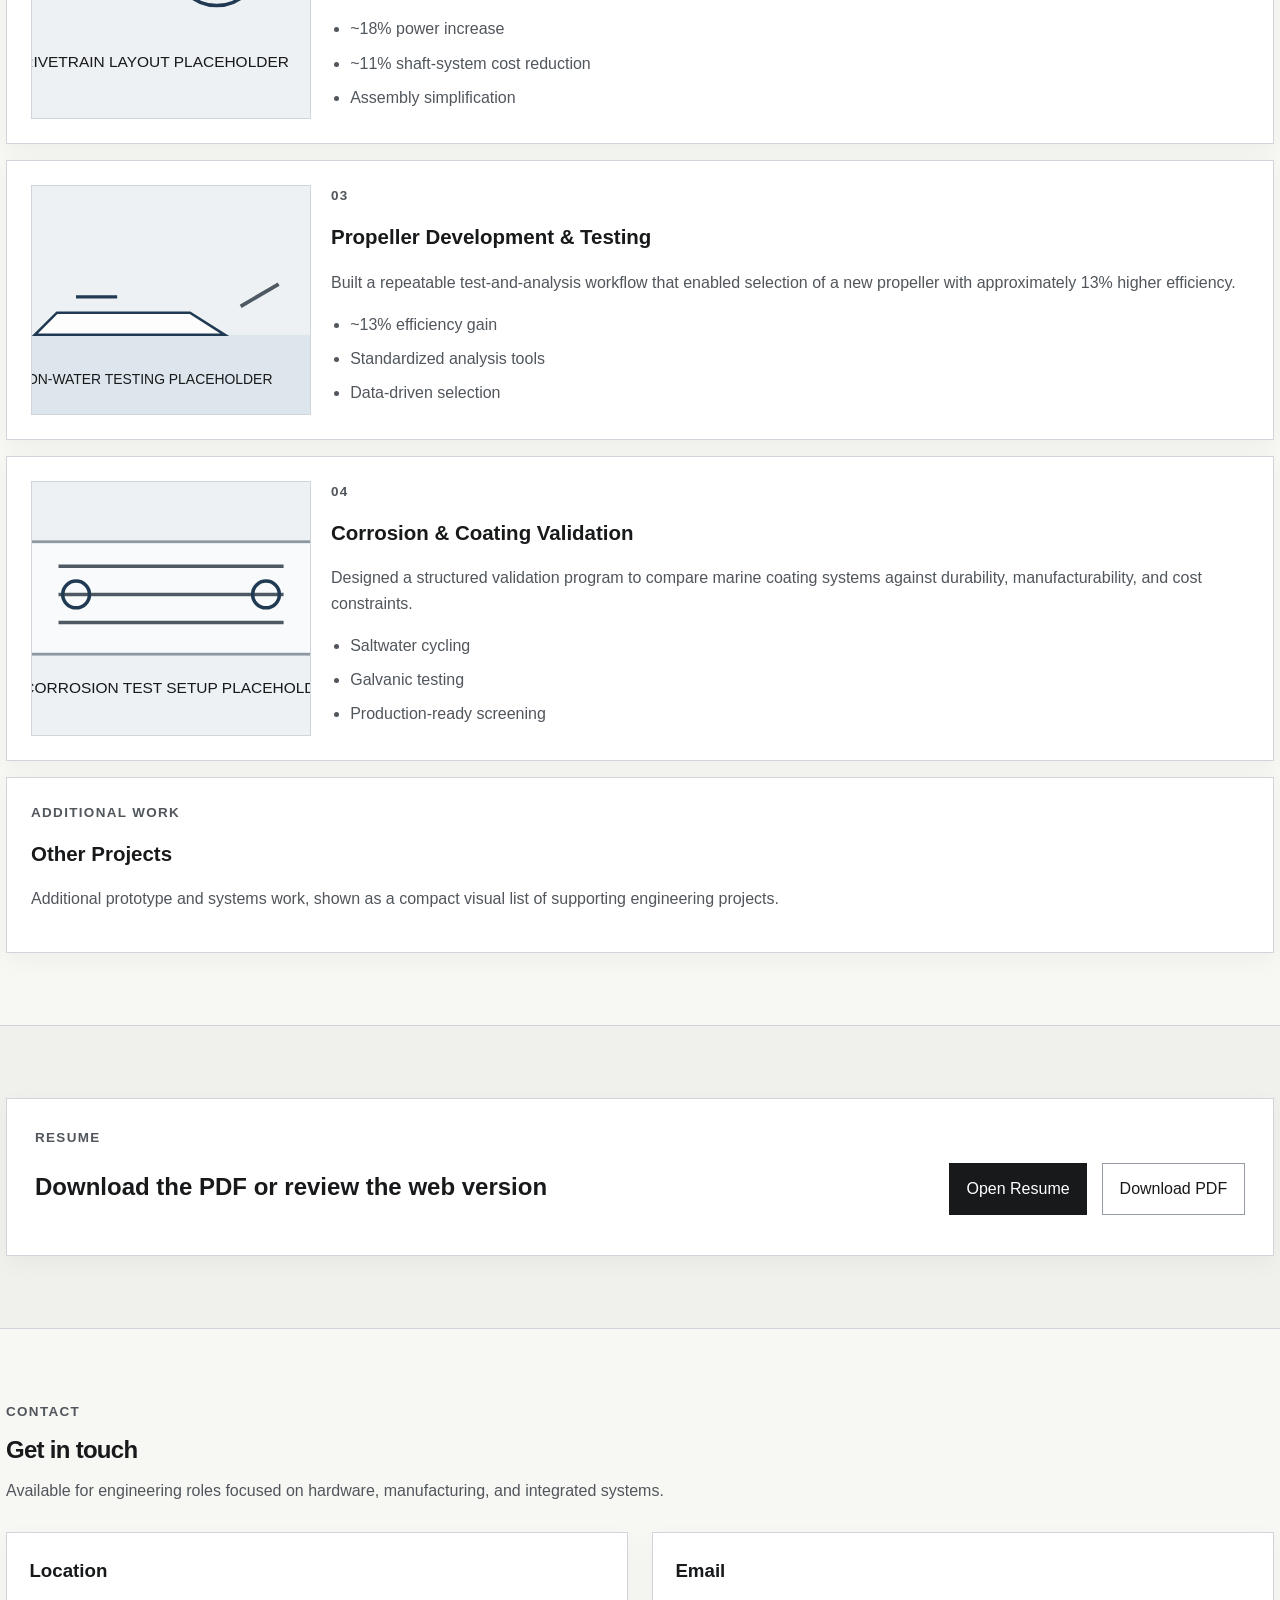
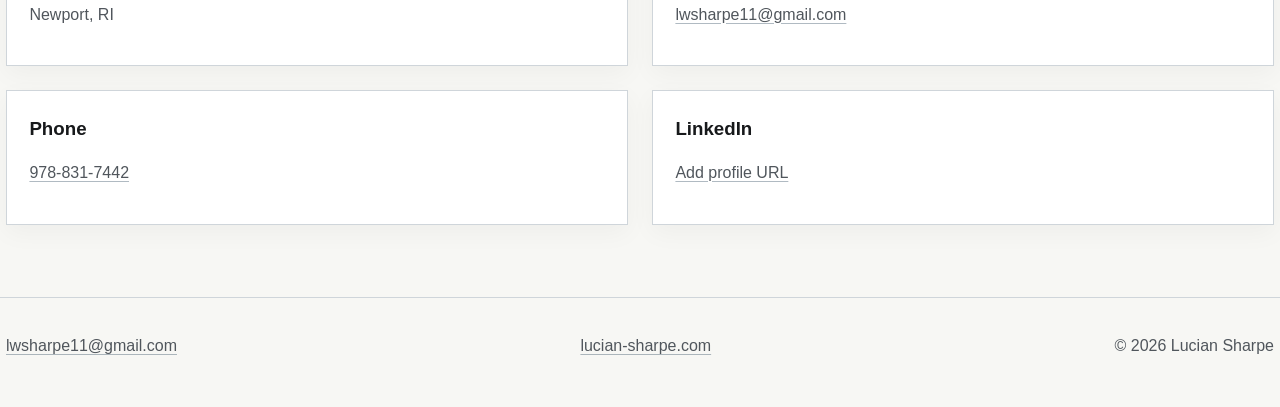
==== commit e2f73b6e: "re org of featured projects re org of featured projects" ====
--- a/index.html
+++ b/index.html
@@ -115,7 +115,6 @@
                 <h3>Propeller Development &amp; Testing</h3>
                 <p>Built a repeatable test-and-analysis workflow that enabled selection of a new propeller with approximately 13% higher efficiency.</p>
                 <ul class="tag-list" aria-label="Project highlights">
-                  <li>115HP platform</li>
                   <li>~13% efficiency gain</li>
                   <li>Standardized analysis tools</li>
                   <li>Data-driven selection</li>
@@ -160,7 +159,6 @@
         <div>
           <p class="eyebrow">Resume</p>
           <h2>Download the PDF or review the web version</h2>
-          <p>The HTML resume is optimized for quick scanning. The PDF link uses the same path GitHub Pages will serve once you upload the site.</p>
         </div>
         <div class="cta-actions">
           <a class="button button-primary" href="resume.html">Open Resume</a>
--- a/styles/main.css
+++ b/styles/main.css
@@ -67,12 +67,12 @@
 }
 
 .container {
-  width: min(calc(100% - 1.25rem), var(--max-width));
+  width: min(calc(100% - 0.75rem), var(--max-width));
   margin: 0 auto;
 }
 
 .narrow {
-  width: min(calc(100% - 1.25rem), var(--narrow-width));
+  width: min(calc(100% - 0.75rem), var(--narrow-width));
 }
 
 .section {
@@ -283,8 +283,8 @@
 
 .card-grid {
   display: grid;
-  grid-template-columns: repeat(2, minmax(0, 1fr));
-  gap: 1.25rem;
+  grid-template-columns: 1fr;
+  gap: 1rem;
 }
 
 .project-card {
@@ -298,7 +298,7 @@
 
 .project-card-link {
   display: grid;
-  grid-template-columns: 220px minmax(0, 1fr);
+  grid-template-columns: 280px minmax(0, 1fr);
   gap: 1.25rem;
   align-items: stretch;
   height: 100%;
@@ -320,7 +320,7 @@
 
 .project-card-link-wide {
   grid-template-columns: 1fr;
-  min-height: 12rem;
+  min-height: 10rem;
   align-items: center;
 }
 
@@ -330,12 +330,12 @@
 
 .project-card-media {
   margin: 0;
+  height: 100%;
 }
 
 .project-card-media img {
   width: 100%;
   height: 100%;
-  aspect-ratio: 1 / 1;
   object-fit: cover;
   border: 1px solid var(--border);
   background: #eef1f3;
@@ -463,7 +463,6 @@
 @media (max-width: 860px) {
   .hero-grid,
   .cta-panel,
-  .card-grid,
   .contact-grid,
   .skill-groups,
   .project-list-grid {
@@ -519,7 +518,7 @@
 
   .container,
   .narrow {
-    width: min(calc(100% - 1rem), 100%);
+    width: min(calc(100% - 0.5rem), 100%);
   }
 
   .hero-copy,
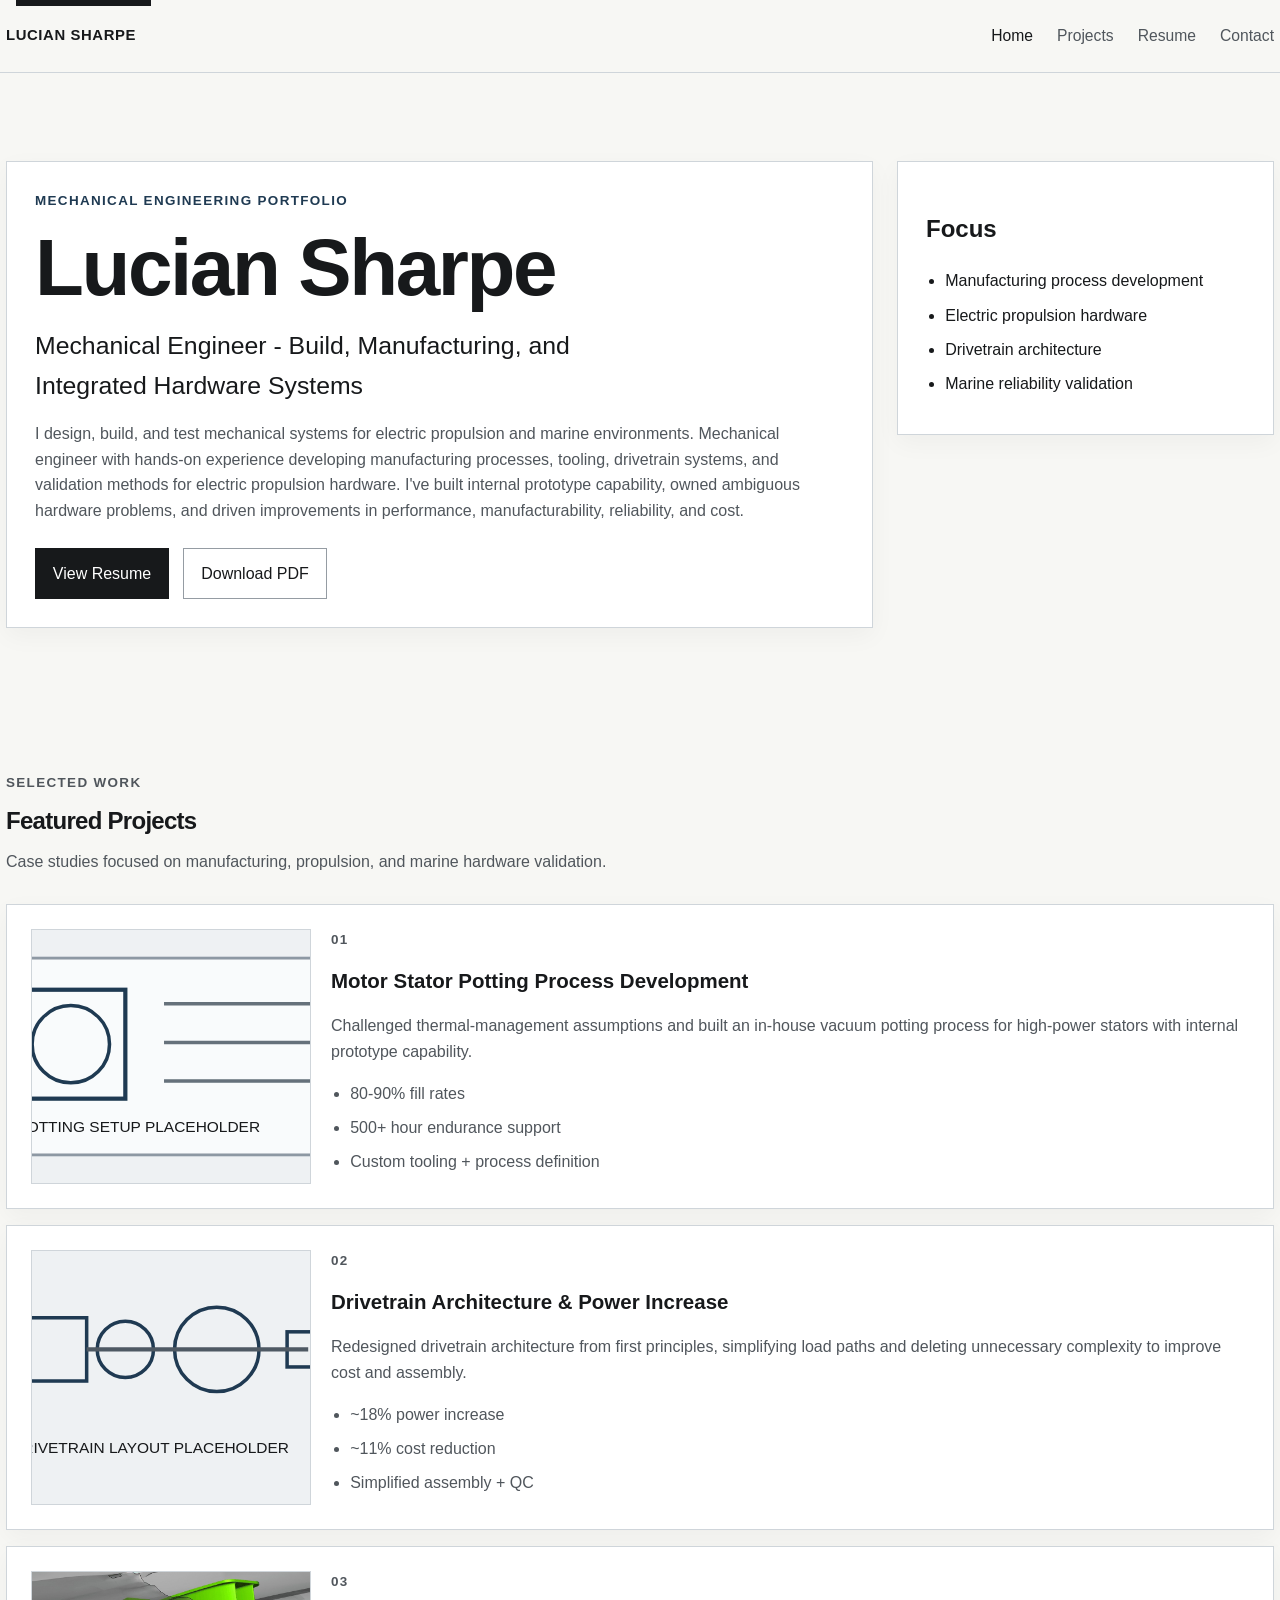
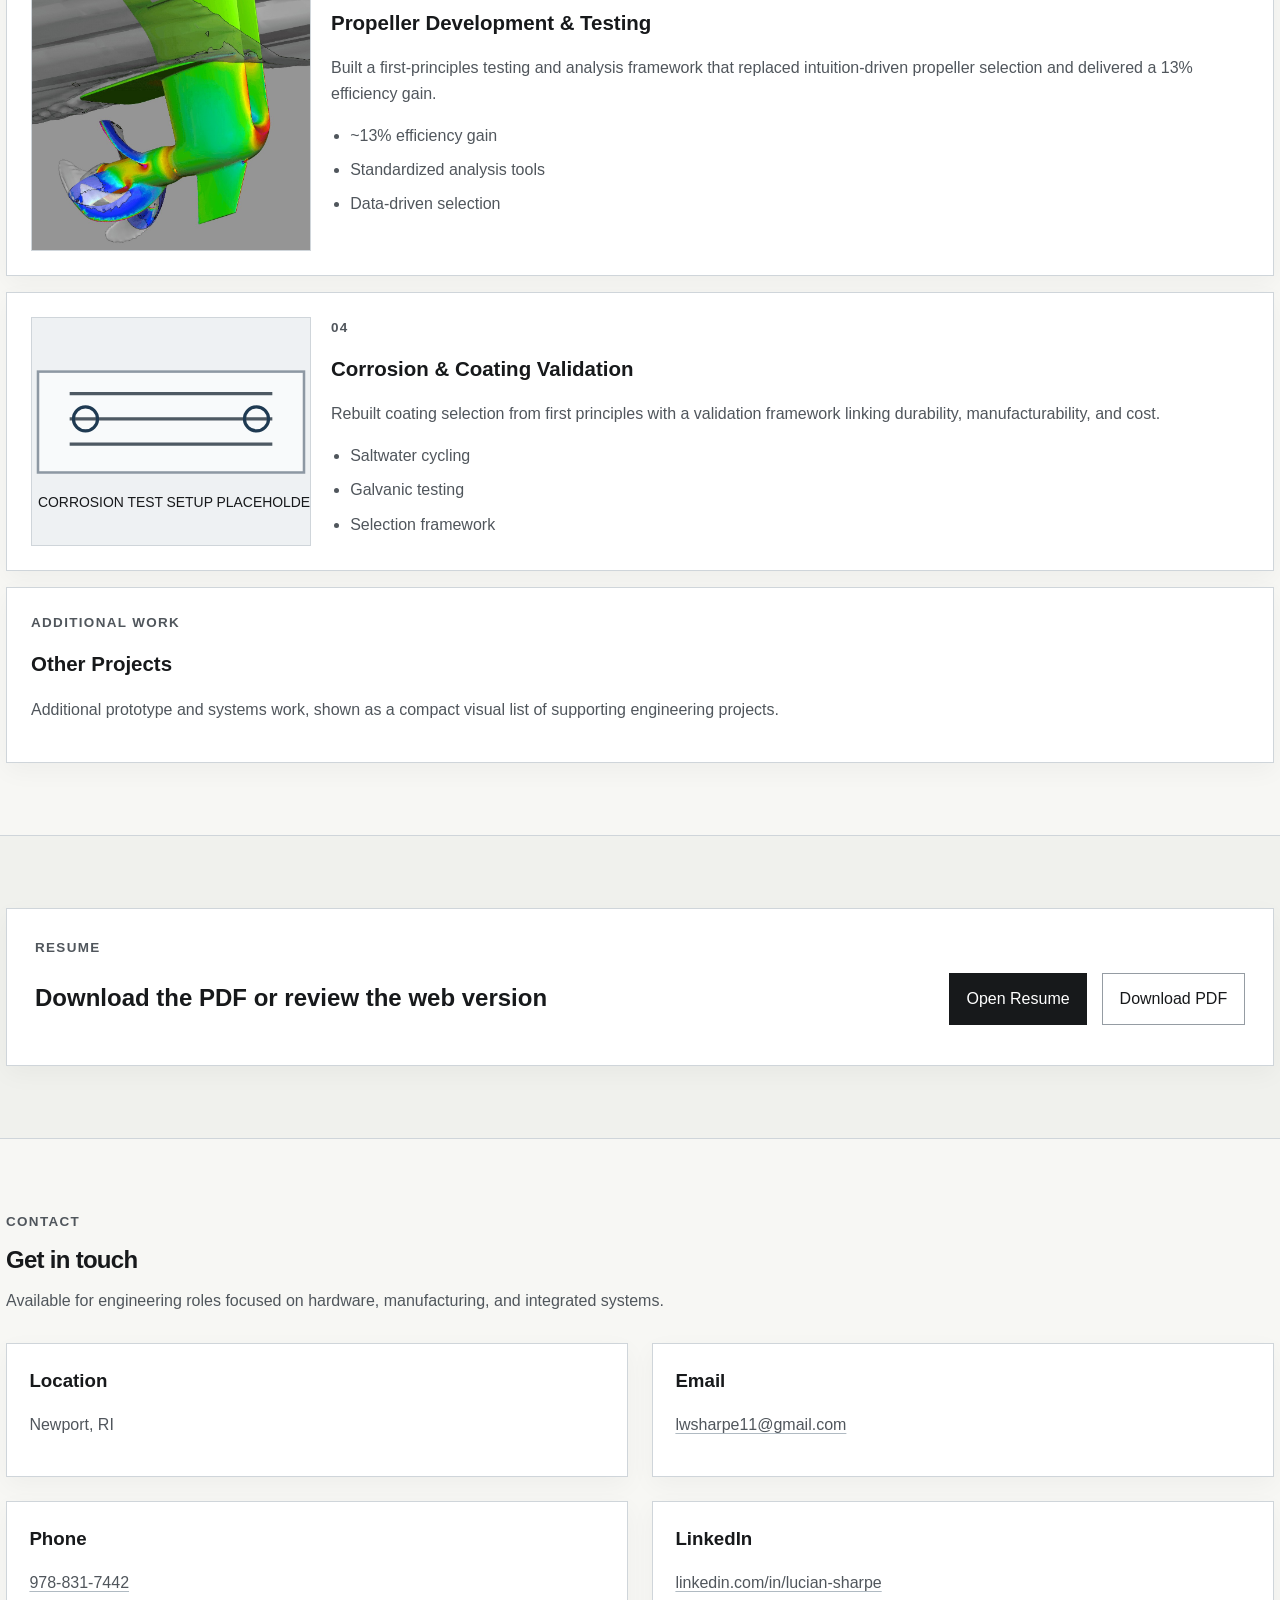
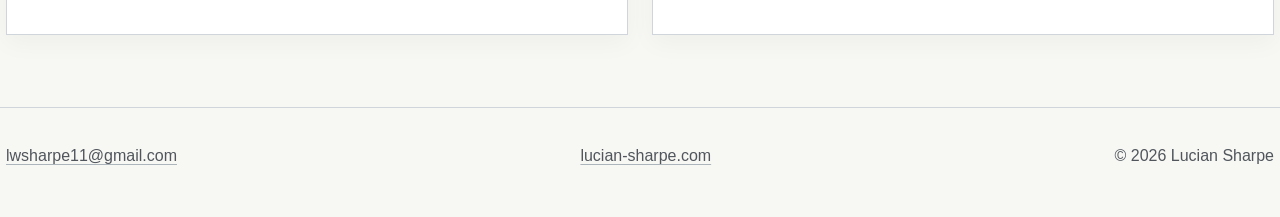
==== commit 6a3342d7: "updates" ====
--- a/index.html
+++ b/index.html
@@ -31,7 +31,7 @@
           <p class="eyebrow">Mechanical Engineering Portfolio</p>
           <h1>Lucian Sharpe</h1>
           <p class="hero-headline">Mechanical Engineer - Build, Manufacturing, and Integrated Hardware Systems</p>
-          <p class="hero-intro">I design, build, and test mechanical systems for electric propulsion and marine environments.</p>
+          <p class="hero-intro">I design, build, and test mechanical systems for electric propulsion and marine environments. Mechanical engineer with hands-on experience developing manufacturing processes, tooling, drivetrain systems, and validation methods for electric propulsion hardware. I've built internal prototype capability, owned ambiguous hardware problems, and driven improvements in performance, manufacturability, reliability, and cost.</p>
           <div class="hero-actions">
             <a class="button button-primary" href="resume.html">View Resume</a>
             <a class="button button-secondary" href="assets/Lucian_Sharpe_Resume.pdf" download>Download PDF</a>
@@ -46,18 +46,6 @@
             <li>Marine reliability validation</li>
           </ul>
         </aside>
-      </div>
-    </section>
-
-    <section class="section section-muted">
-      <div class="container">
-        <h2>Summary</h2>
-        <p class="lead">
-          Mechanical engineer with hands-on experience developing manufacturing processes, tooling,
-          drivetrain systems, and validation methods for electric propulsion hardware. I've built
-          internal prototype capability, owned ambiguous hardware problems, and driven improvements
-          in performance, manufacturability, reliability, and cost.
-        </p>
       </div>
     </section>
 
@@ -77,11 +65,11 @@
               <div class="project-card-body">
                 <p class="card-index">01</p>
                 <h3>Motor Stator Potting Process Development</h3>
-                <p>Built an internal vacuum potting process for high-power stators when process guidance was limited and endurance testing needed prototype-capable hardware quickly.</p>
+                <p>Challenged thermal-management assumptions and built an in-house vacuum potting process for high-power stators with internal prototype capability.</p>
                 <ul class="tag-list" aria-label="Project highlights">
                   <li>80-90% fill rates</li>
                   <li>500+ hour endurance support</li>
-                  <li>Tooling + process definition</li>
+                  <li>Custom tooling + process definition</li>
                 </ul>
               </div>
             </a>
@@ -95,11 +83,11 @@
               <div class="project-card-body">
                 <p class="card-index">02</p>
                 <h3>Drivetrain Architecture &amp; Power Increase</h3>
-                <p>Reworked load paths, shafts, bearings, and assembly architecture to unlock higher torque capacity without major tooling changes.</p>
+                <p>Redesigned drivetrain architecture from first principles, simplifying load paths and deleting unnecessary complexity to improve cost and assembly.</p>
                 <ul class="tag-list" aria-label="Project highlights">
                   <li>~18% power increase</li>
-                  <li>~11% shaft-system cost reduction</li>
-                  <li>Assembly simplification</li>
+                  <li>~11% cost reduction</li>
+                  <li>Simplified assembly + QC</li>
                 </ul>
               </div>
             </a>
@@ -108,12 +96,12 @@
           <article class="project-card">
             <a class="project-card-link" href="projects/propeller.html" aria-label="View Propeller Development and Testing case study">
               <figure class="project-card-media">
-                <img src="images/on-water-testing-placeholder.svg" alt="Placeholder image for propeller development and testing">
+                <img src="images/prop animation.jpg" alt="Propeller development and testing visualization">
               </figure>
               <div class="project-card-body">
                 <p class="card-index">03</p>
                 <h3>Propeller Development &amp; Testing</h3>
-                <p>Built a repeatable test-and-analysis workflow that enabled selection of a new propeller with approximately 13% higher efficiency.</p>
+                <p>Built a first-principles testing and analysis framework that replaced intuition-driven propeller selection and delivered a 13% efficiency gain.</p>
                 <ul class="tag-list" aria-label="Project highlights">
                   <li>~13% efficiency gain</li>
                   <li>Standardized analysis tools</li>
@@ -131,11 +119,11 @@
               <div class="project-card-body">
                 <p class="card-index">04</p>
                 <h3>Corrosion &amp; Coating Validation</h3>
-                <p>Designed a structured validation program to compare marine coating systems against durability, manufacturability, and cost constraints.</p>
+                <p>Rebuilt coating selection from first principles with a validation framework linking durability, manufacturability, and cost.</p>
                 <ul class="tag-list" aria-label="Project highlights">
                   <li>Saltwater cycling</li>
                   <li>Galvanic testing</li>
-                  <li>Production-ready screening</li>
+                  <li>Selection framework</li>
                 </ul>
               </div>
             </a>
@@ -189,7 +177,7 @@
           </div>
           <div class="contact-item">
             <h3>LinkedIn</h3>
-            <p><a href="#" aria-disabled="true">Add profile URL</a></p>
+            <p><a href="https://www.linkedin.com/in/lucian-sharpe/">linkedin.com/in/lucian-sharpe</a></p>
           </div>
         </div>
       </div>
--- a/styles/main.css
+++ b/styles/main.css
@@ -282,8 +282,8 @@
 }
 
 .card-grid {
-  display: grid;
-  grid-template-columns: 1fr;
+  display: flex;
+  flex-direction: column;
   gap: 1rem;
 }
 
@@ -322,10 +322,6 @@
   grid-template-columns: 1fr;
   min-height: 10rem;
   align-items: center;
-}
-
-.project-card-wide {
-  grid-column: 1 / -1;
 }
 
 .project-card-media {
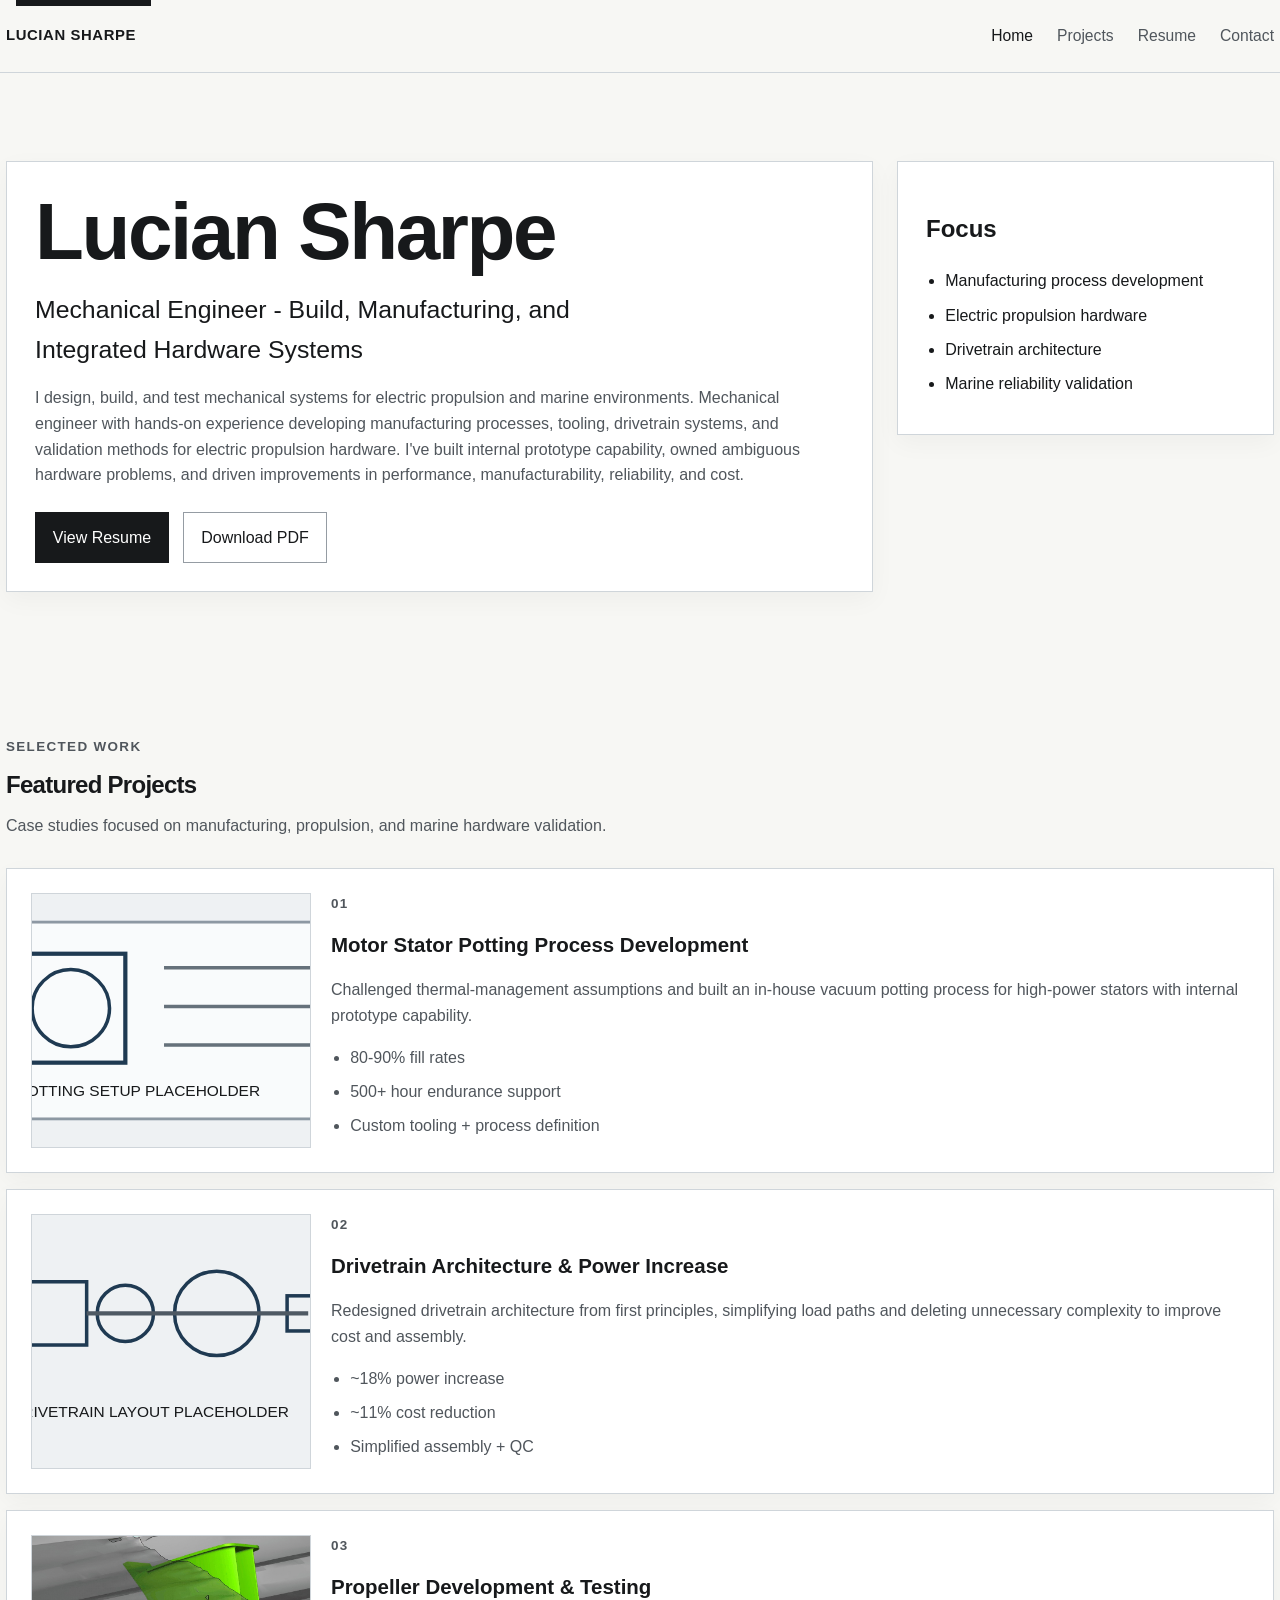
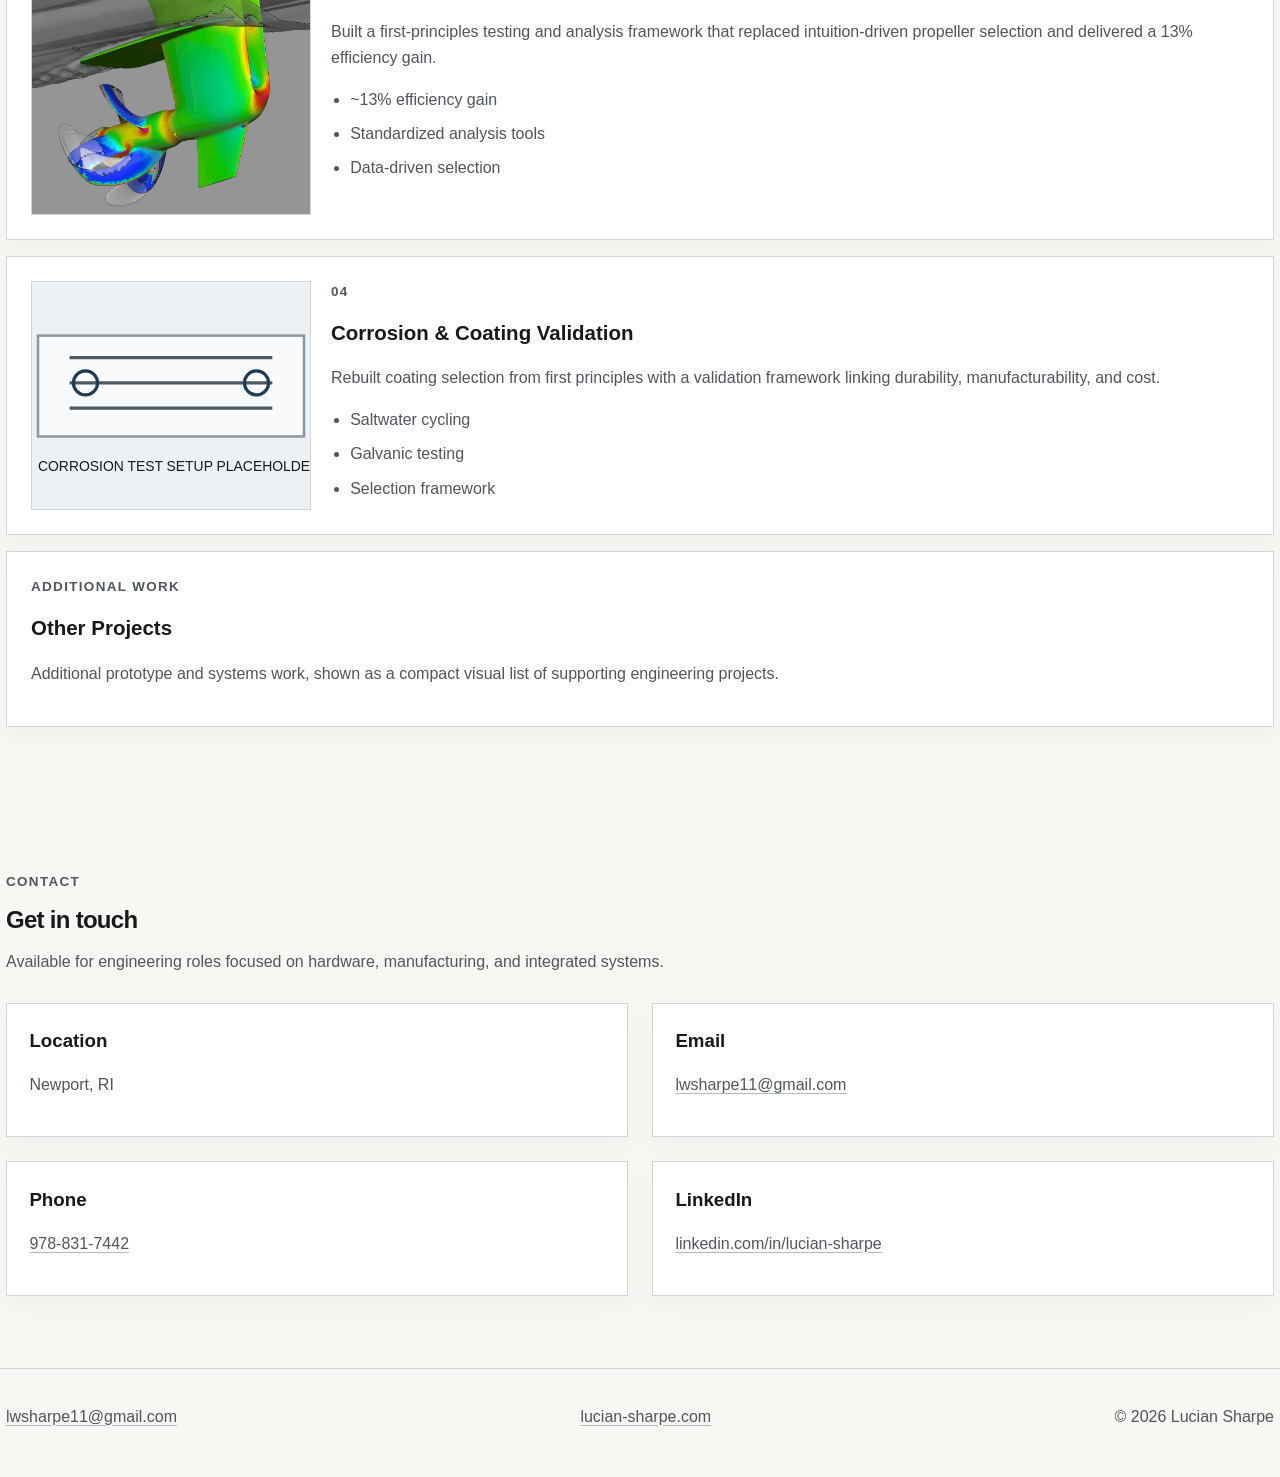
==== commit fe49f4ef: "changes" ====
--- a/index.html
+++ b/index.html
@@ -28,7 +28,6 @@
     <section class="hero section">
       <div class="container hero-grid">
         <div class="hero-copy">
-          <p class="eyebrow">Mechanical Engineering Portfolio</p>
           <h1>Lucian Sharpe</h1>
           <p class="hero-headline">Mechanical Engineer - Build, Manufacturing, and Integrated Hardware Systems</p>
           <p class="hero-intro">I design, build, and test mechanical systems for electric propulsion and marine environments. Mechanical engineer with hands-on experience developing manufacturing processes, tooling, drivetrain systems, and validation methods for electric propulsion hardware. I've built internal prototype capability, owned ambiguous hardware problems, and driven improvements in performance, manufacturability, reliability, and cost.</p>
@@ -142,19 +141,6 @@
       </div>
     </section>
 
-    <section class="section section-muted">
-      <div class="container cta-panel">
-        <div>
-          <p class="eyebrow">Resume</p>
-          <h2>Download the PDF or review the web version</h2>
-        </div>
-        <div class="cta-actions">
-          <a class="button button-primary" href="resume.html">Open Resume</a>
-          <a class="button button-secondary" href="assets/Lucian_Sharpe_Resume.pdf" download>Download PDF</a>
-        </div>
-      </div>
-    </section>
-
     <section class="section" id="contact">
       <div class="container">
         <div class="section-heading">
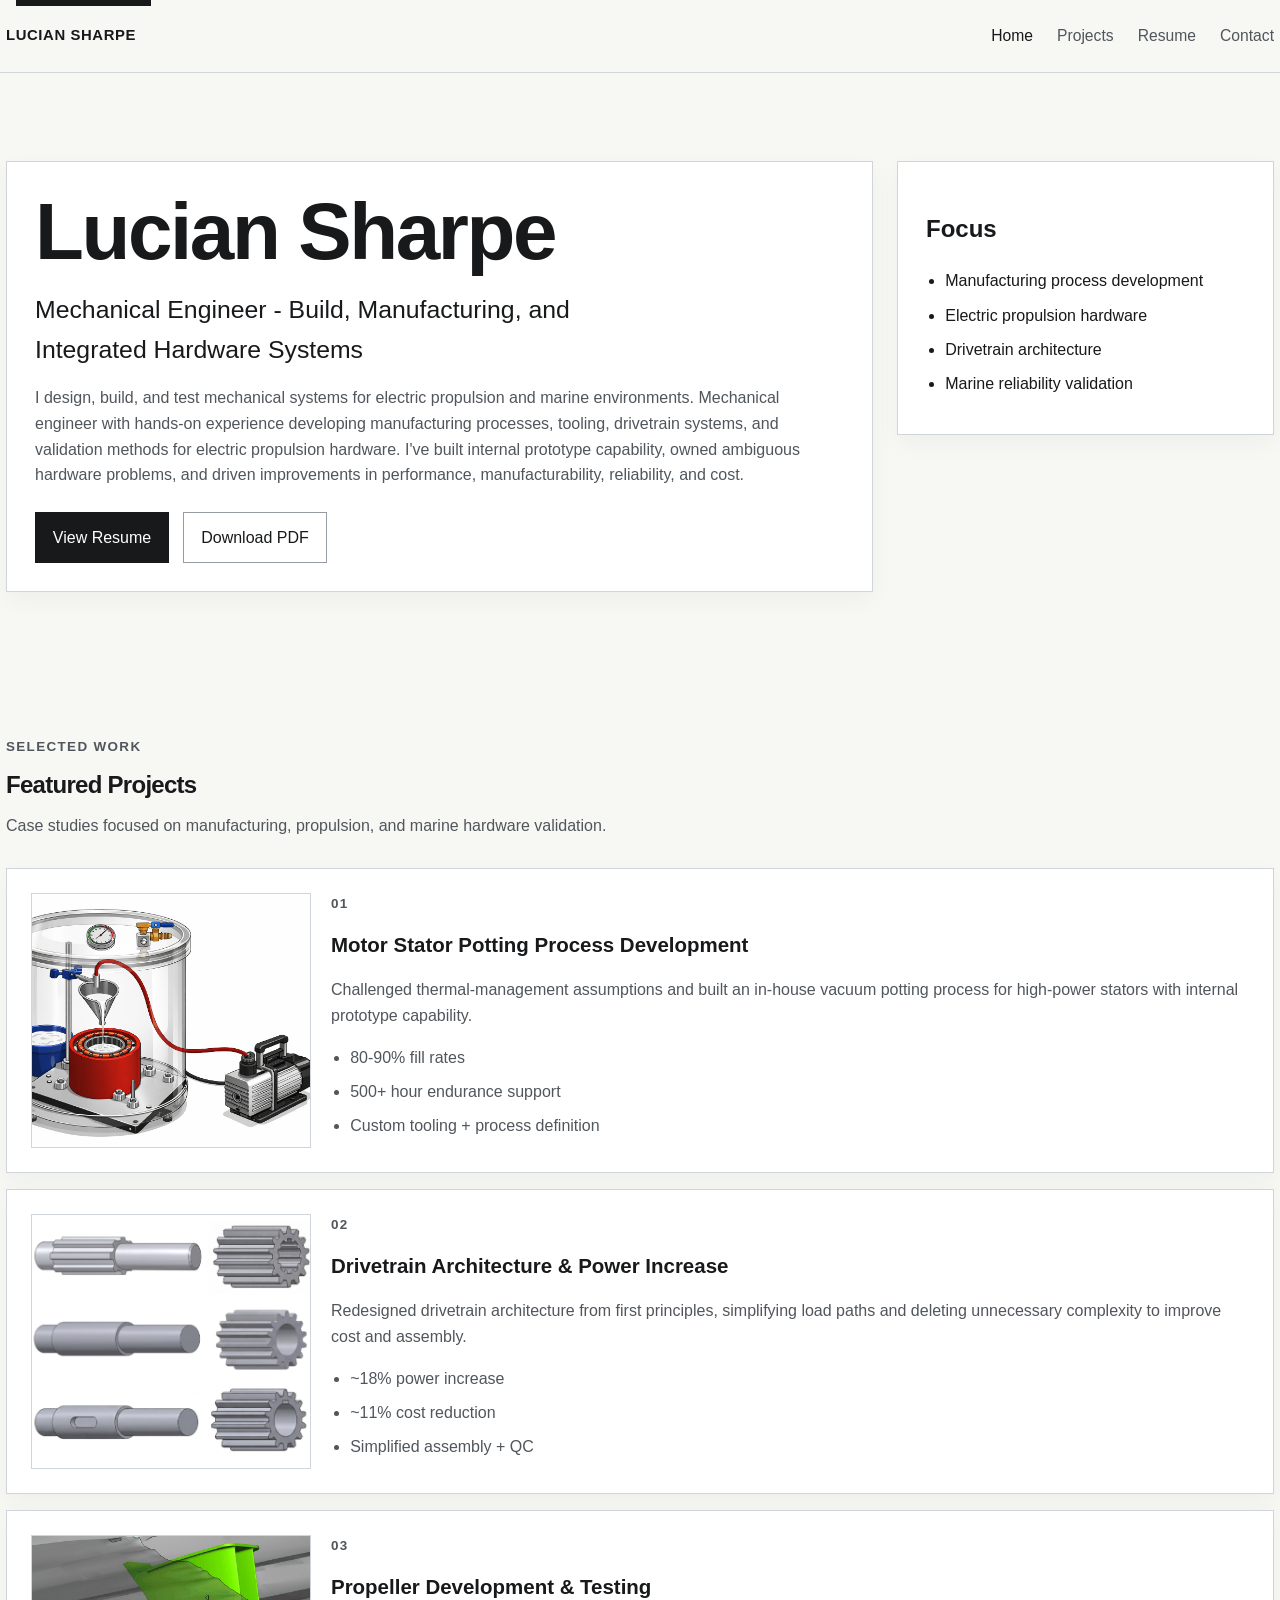
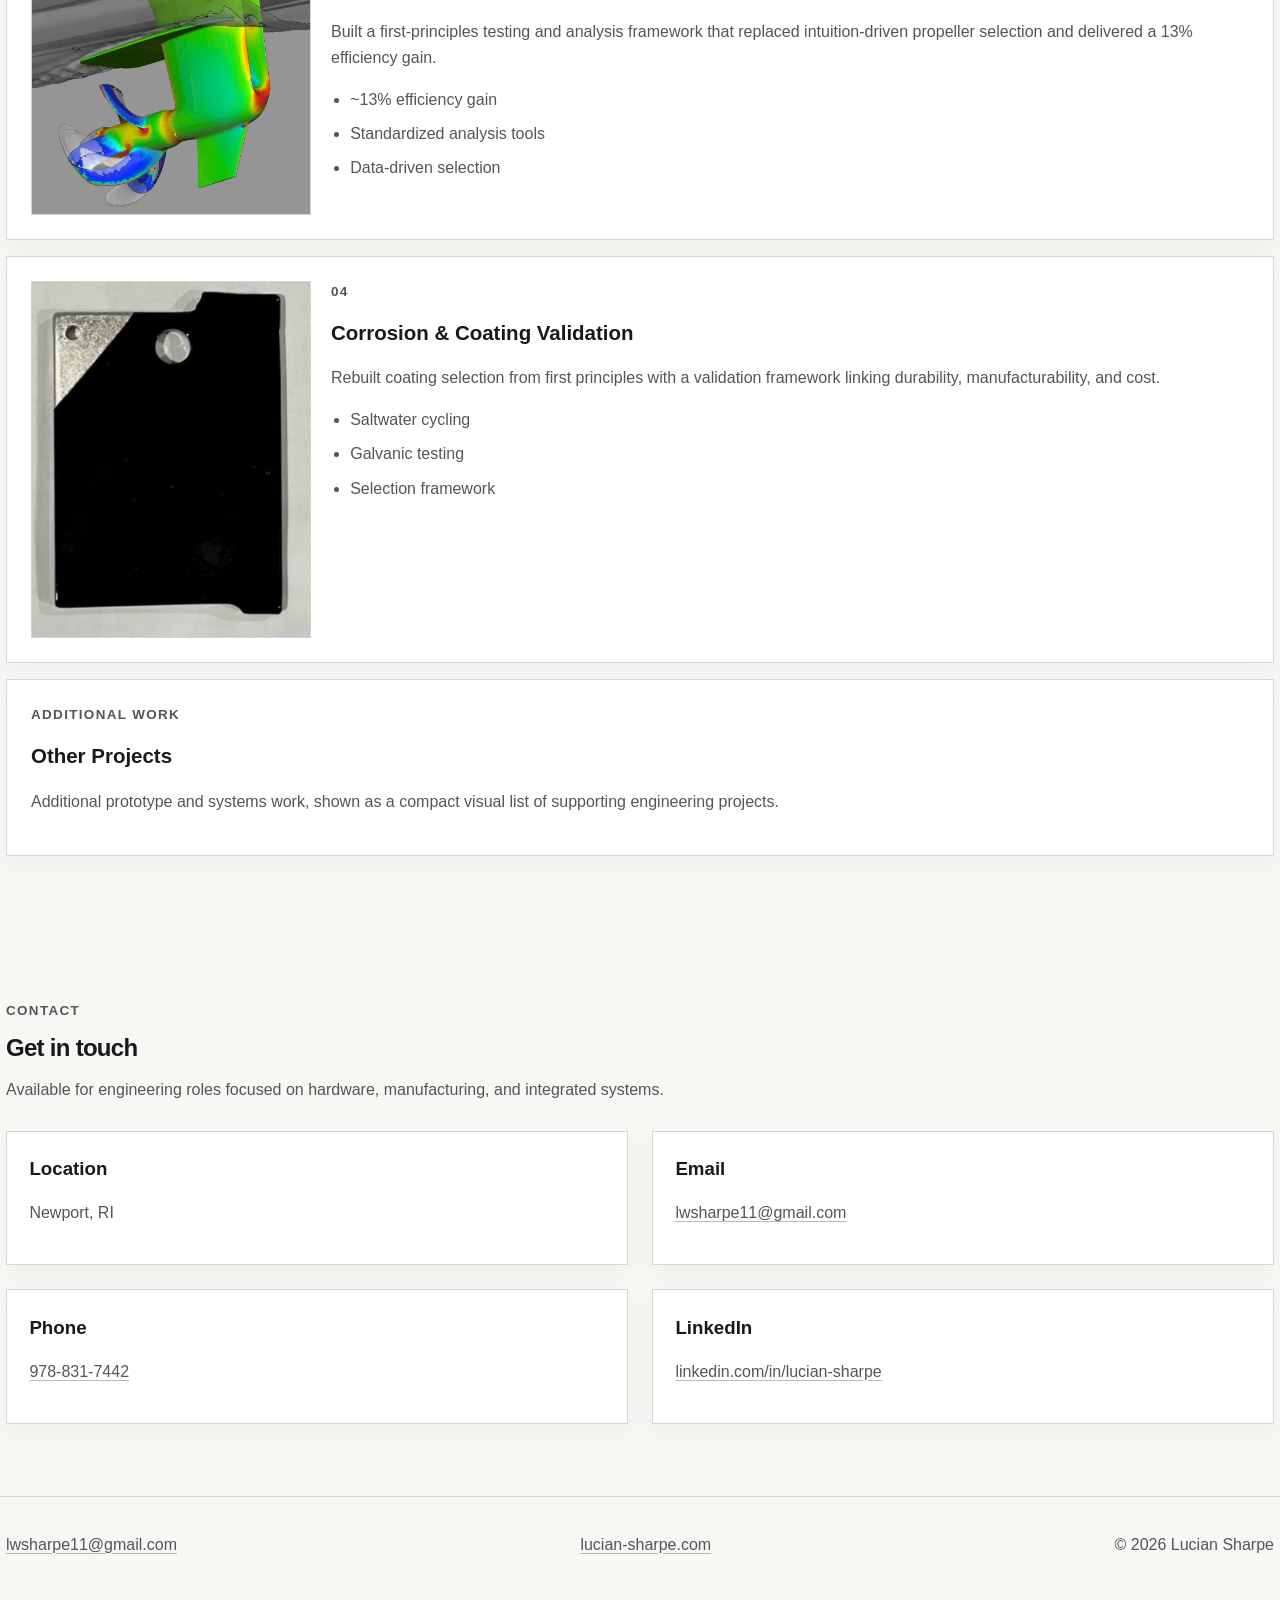
==== commit f78fd701: "images" ====
--- a/index.html
+++ b/index.html
@@ -59,7 +59,7 @@
           <article class="project-card">
             <a class="project-card-link" href="projects/stator-potting.html" aria-label="View Motor Stator Potting Process Development case study">
               <figure class="project-card-media">
-                <img src="images/stator-potting-setup-placeholder.svg" alt="Placeholder image for motor stator potting process development">
+                <img src="images/stator image.png" alt="Motor stator potting process development setup illustration">
               </figure>
               <div class="project-card-body">
                 <p class="card-index">01</p>
@@ -77,7 +77,7 @@
           <article class="project-card">
             <a class="project-card-link" href="projects/drivetrain.html" aria-label="View Drivetrain Architecture and Power Increase case study">
               <figure class="project-card-media">
-                <img src="images/drivetrain-layout-placeholder.svg" alt="Placeholder image for drivetrain architecture and power increase">
+                <img src="images/shaft changes.png" alt="Drivetrain shaft redesign concepts">
               </figure>
               <div class="project-card-body">
                 <p class="card-index">02</p>
@@ -113,7 +113,7 @@
           <article class="project-card">
             <a class="project-card-link" href="projects/corrosion.html" aria-label="View Corrosion and Coating Validation case study">
               <figure class="project-card-media">
-                <img src="images/corrosion-test-setup-placeholder.svg" alt="Placeholder image for corrosion and coating validation">
+                <img src="images/Coating.png" alt="Coating validation sample">
               </figure>
               <div class="project-card-body">
                 <p class="card-index">04</p>
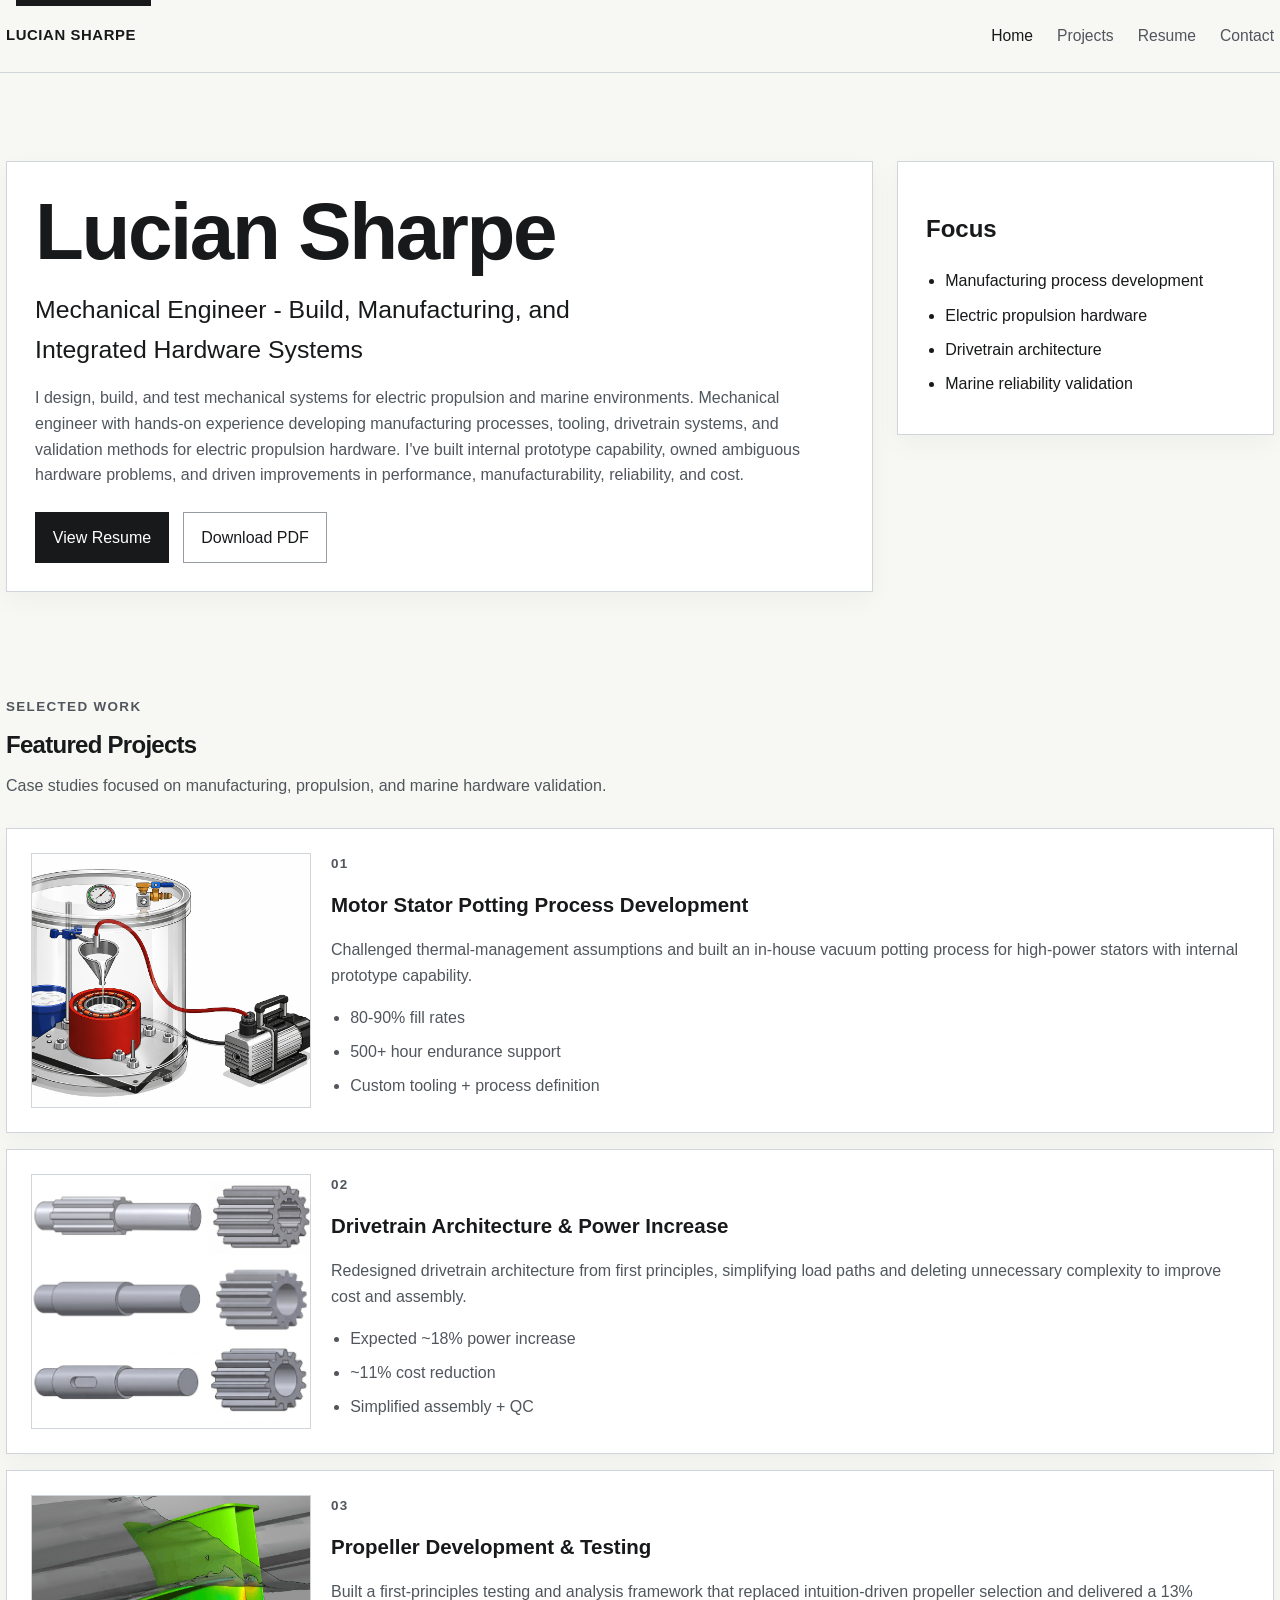
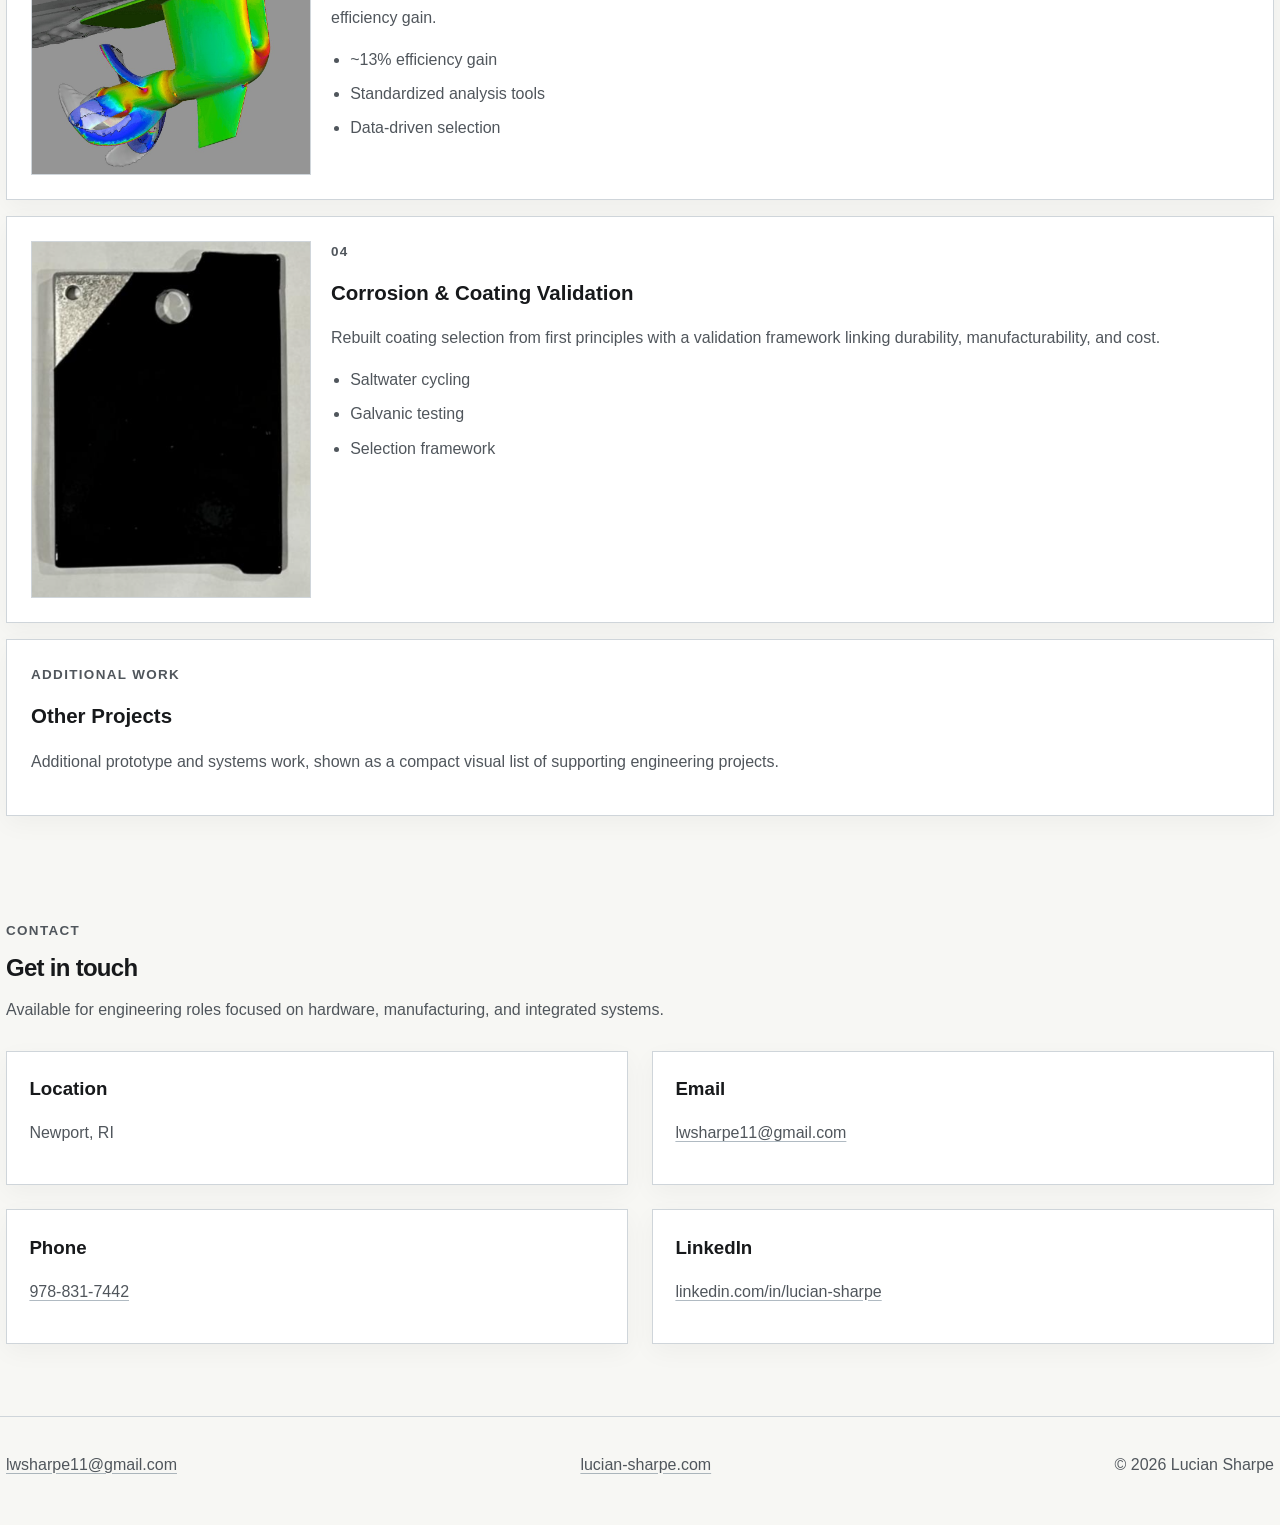
==== commit c00c24b5: "Update index.html update drivetrain" ====
--- a/index.html
+++ b/index.html
@@ -84,7 +84,7 @@
                 <h3>Drivetrain Architecture &amp; Power Increase</h3>
                 <p>Redesigned drivetrain architecture from first principles, simplifying load paths and deleting unnecessary complexity to improve cost and assembly.</p>
                 <ul class="tag-list" aria-label="Project highlights">
-                  <li>~18% power increase</li>
+                  <li>Expected ~18% power increase</li>
                   <li>~11% cost reduction</li>
                   <li>Simplified assembly + QC</li>
                 </ul>
--- a/styles/main.css
+++ b/styles/main.css
@@ -140,6 +140,19 @@
   padding-top: 5.5rem;
 }
 
+body[data-page="home"] .hero.section {
+  padding-bottom: 3.25rem;
+}
+
+body[data-page="home"] #projects.section {
+  padding-top: 3.25rem;
+  padding-bottom: 3.25rem;
+}
+
+body[data-page="home"] #contact.section {
+  padding-top: 3.25rem;
+}
+
 .hero-grid,
 .cta-panel,
 .contact-grid,
@@ -360,7 +373,19 @@
   background: var(--surface);
   border: 1px solid var(--border);
   box-shadow: var(--shadow);
+  padding: 0;
+}
+
+.project-list-card-link {
+  display: block;
+  height: 100%;
   padding: 1.25rem;
+  text-decoration: none;
+}
+
+.project-list-card-link:hover,
+.project-list-card-link:focus-visible {
+  background: var(--surface-muted);
 }
 
 .project-list-figure {
@@ -381,6 +406,34 @@
   font-weight: 600;
 }
 
+.project-image-grid-section {
+  display: grid;
+  grid-template-columns: repeat(2, minmax(0, 1fr));
+  gap: 1.25rem;
+  align-items: start;
+}
+
+.project-image-grid-section h2 {
+  grid-column: 1 / -1;
+  margin-bottom: 0;
+}
+
+.project-image-gallery-three {
+  display: grid;
+  grid-template-columns: repeat(3, minmax(0, 1fr));
+  gap: 1.25rem;
+  align-items: start;
+}
+
+.project-image-gallery-three h2 {
+  grid-column: 1 / -1;
+  margin-bottom: 0;
+}
+
+.project-figure-single-row {
+  grid-column: 1 / 2;
+}
+
 .cta-panel {
   grid-template-columns: 2fr auto;
   align-items: center;
@@ -461,7 +514,9 @@
   .cta-panel,
   .contact-grid,
   .skill-groups,
-  .project-list-grid {
+  .project-list-grid,
+  .project-image-grid-section,
+  .project-image-gallery-three {
     grid-template-columns: 1fr;
   }
 
@@ -512,6 +567,13 @@
     padding-top: 4.5rem;
   }
 
+  body[data-page="home"] .hero.section,
+  body[data-page="home"] #projects.section,
+  body[data-page="home"] #contact.section {
+    padding-top: 2.75rem;
+    padding-bottom: 2.75rem;
+  }
+
   .container,
   .narrow {
     width: min(calc(100% - 0.5rem), 100%);
